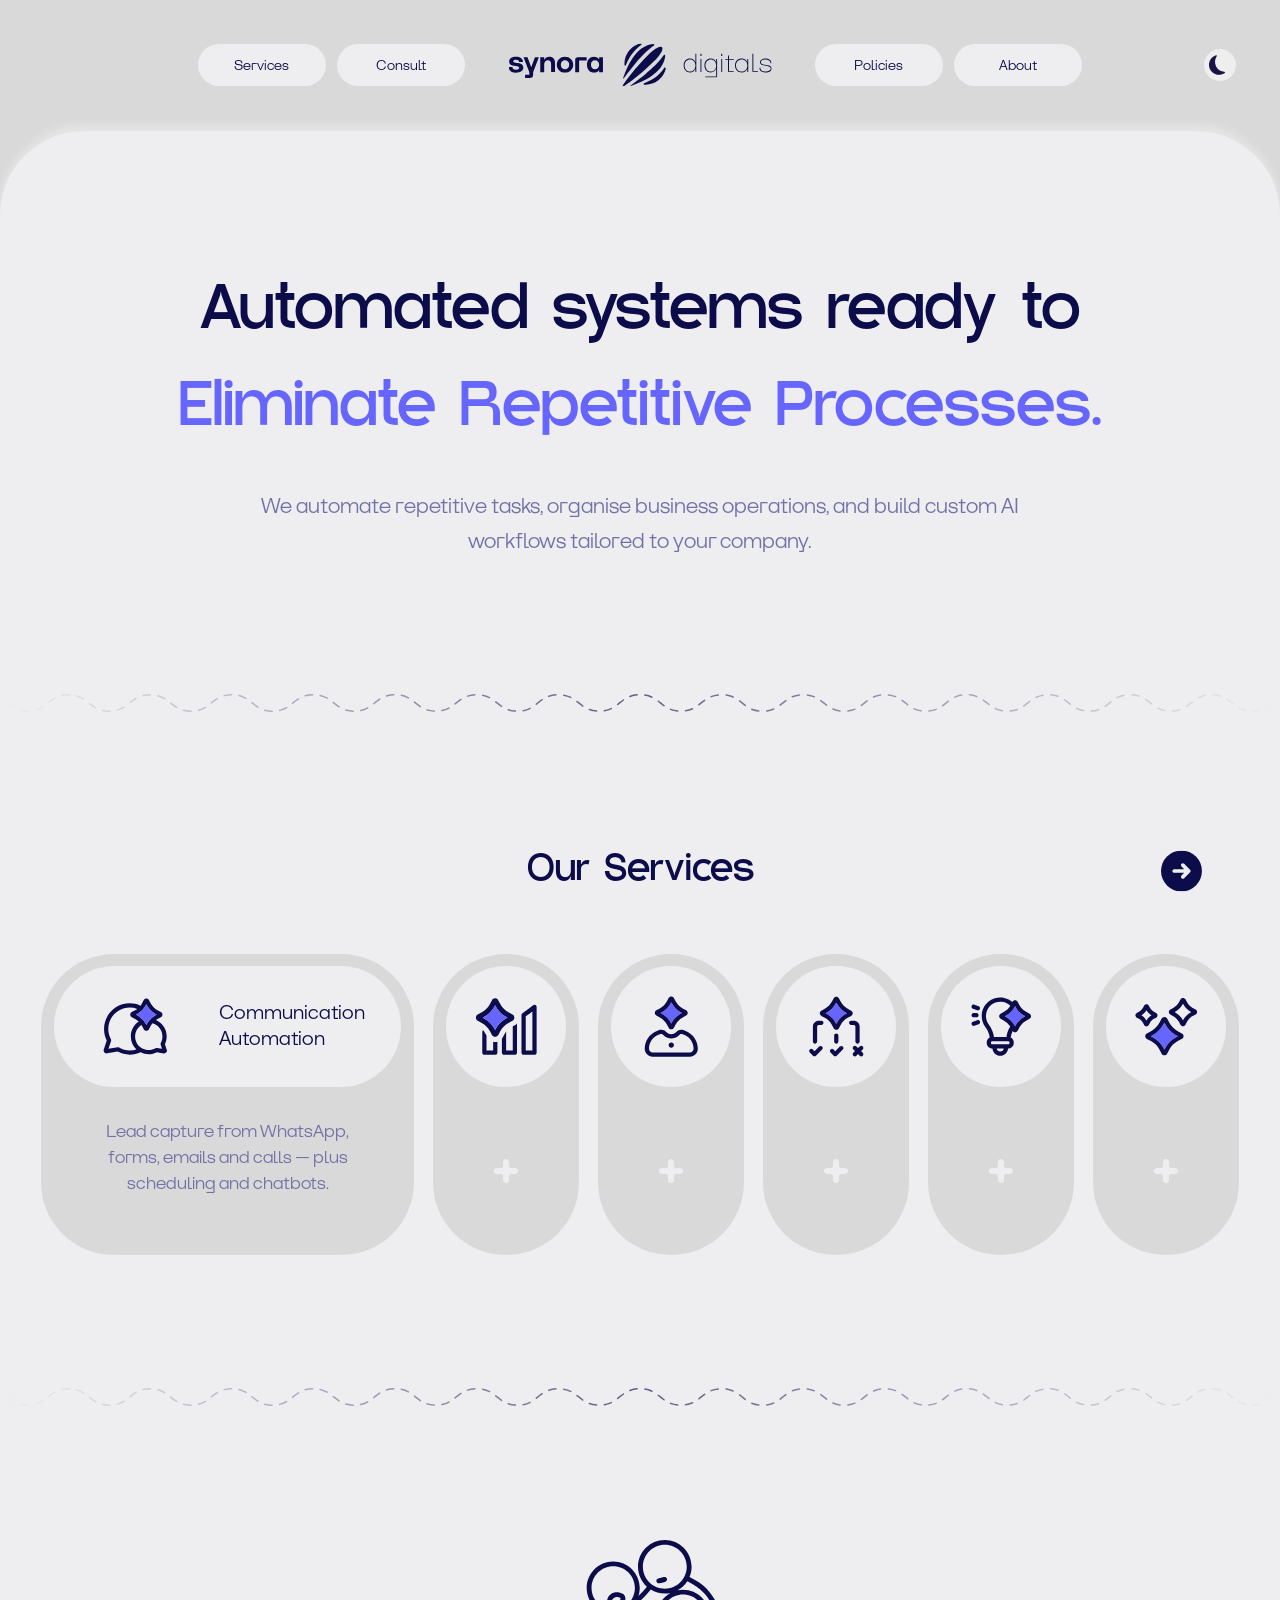
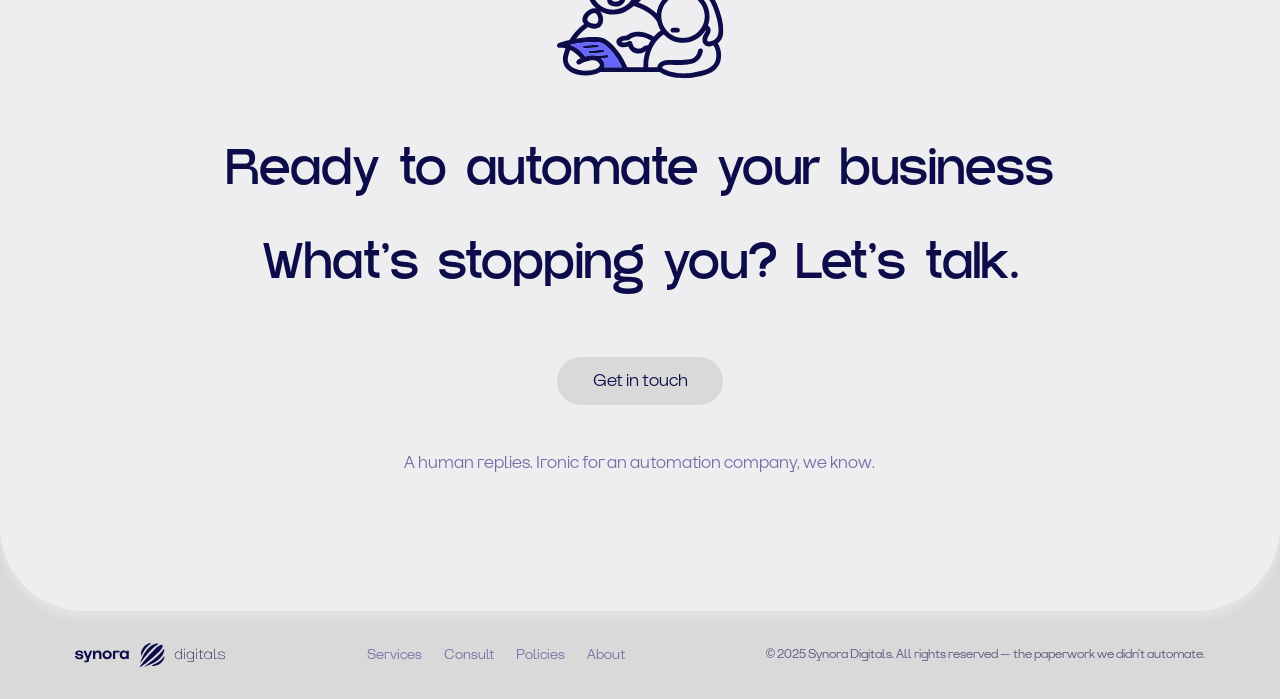
==== index.html @ 2ed7ed2e "Use hyphen instead of em-dash in page titles and social titles Co-Authored-By: Claude Fable 5 <norep" ====
<!DOCTYPE html>
<html lang="en">
<head>
<meta charset="UTF-8">
<meta name="viewport" content="width=device-width, initial-scale=1.0, viewport-fit=cover">
<title>Synora Digitals - AI Automation Company</title>
<meta name="description" content="Synora Digitals builds custom AI automation systems that eliminate repetitive work, answer instantly, and keep your operations running without bottlenecks. Book a free consultation.">
<meta name="robots" content="index, follow">
<meta name="google-site-verification" content="ygjcTlVQc2gtDF-PCOr2YU6NqvxvszoKZoupLwQW_sA">
<!-- placeholder domain — replace every synoradigitals.com URL on this page (and the other 4) once real hosting/domain is finalized -->
<link rel="canonical" href="https://synoradigitals.com/">
<meta name="theme-color" content="#d9d9d9" media="(prefers-color-scheme: light)">
<meta name="theme-color" content="#1e1e47" media="(prefers-color-scheme: dark)">

<meta property="og:type" content="website">
<meta property="og:site_name" content="Synora Digitals">
<meta property="og:title" content="Synora Digitals - AI Automation Company">
<meta property="og:description" content="Synora Digitals builds custom AI automation systems that eliminate repetitive work, answer instantly, and keep your operations running without bottlenecks. Book a free consultation.">
<meta property="og:url" content="https://synoradigitals.com/">
<meta property="og:image" content="https://synoradigitals.com/assets/img/og-image.png">
<meta property="og:image:type" content="image/png">
<meta property="og:image:width" content="1200">
<meta property="og:image:height" content="630">
<meta property="og:image:alt" content="Synora Digitals logo">
<meta property="og:locale" content="en_US">
<meta name="twitter:card" content="summary_large_image">
<meta name="twitter:title" content="Synora Digitals - AI Automation Company">
<meta name="twitter:description" content="Synora Digitals builds custom AI automation systems that eliminate repetitive work, answer instantly, and keep your operations running without bottlenecks. Book a free consultation.">
<meta name="twitter:image" content="https://synoradigitals.com/assets/img/og-image.png">
<meta name="twitter:image:alt" content="Synora Digitals logo">

<link rel="icon" href="assets/img/mini-logo-dark.svg" type="image/svg+xml">
<link rel="icon" type="image/png" sizes="192x192" href="assets/img/icon-192.png">
<link rel="apple-touch-icon" sizes="180x180" href="assets/img/apple-touch-icon.png">
<link rel="manifest" href="site.webmanifest">
<link rel="preload" href="assets/fonts/Quera.otf"        as="font" type="font/otf" crossorigin="anonymous">
<link rel="preload" href="assets/fonts/Arha Regular.otf" as="font" type="font/otf" crossorigin="anonymous">
<link rel="stylesheet" href="shared.css">
<script>if(localStorage.getItem('theme')==='dark')document.documentElement.setAttribute('data-dark','');</script>
<script type="application/ld+json">
{
  "@context": "https://schema.org",
  "@type": "Organization",
  "name": "Synora Digitals",
  "url": "https://synoradigitals.com/",
  "logo": "https://synoradigitals.com/assets/img/logo-light.png",
  "description": "AI automation studio building custom workflow automation for businesses.",
  "foundingDate": "2026"
}
</script>
<script type="application/ld+json">
{
  "@context": "https://schema.org",
  "@type": "ProfessionalService",
  "name": "Synora Digitals",
  "url": "https://synoradigitals.com/",
  "description": "Synora Digitals designs and builds custom AI automation systems — communication, sales, administrative, operations, marketing, and AI-powered workflows — for businesses looking to eliminate repetitive work.",
  "areaServed": "Worldwide",
  "location": [
    { "@type": "Place", "address": { "@type": "PostalAddress", "addressCountry": "PK" } },
    { "@type": "Place", "address": { "@type": "PostalAddress", "addressCountry": "IE" } }
  ]
}
</script>

<style>
/* Symmetric section gap (--gap) is defined in shared.css on .page-card. */

/* Two sizes bigger than anything in the shared type scale (shared.css) —
   this is the one page where the hero and its closing CTA get to be the
   biggest text on the site. Named tokens, not one-off numbers, same as
   everywhere else. */
:root {
  --fs-hero:     max(24px, calc(5.6  * var(--u)));
  --fs-cta-head: max(22px, calc(4.45 * var(--u)));
}
@media (orientation: portrait), (max-width: 700px) {
  :root {
    --fs-hero:     max(23px, calc(10.3 * var(--u)));
    --fs-cta-head: max(19px, calc(6    * var(--u)));
  }
}

/* ── HERO ── (compact per design: heading + sub only, zig-zag below) */
.hero-inner {
  padding: var(--gap) max(40px, calc(5.858 * var(--u)));
  display: flex; flex-direction: column; justify-content: center;
  align-items: center; text-align: left;
}
.hero-head {
  font-size: var(--fs-hero);
  font-weight: 600; line-height: 1.35;
  color: var(--primary); max-width: max(880px, calc(84 * var(--u)));
  text-align: center;
}
.typed-phrase { color: var(--phrase) }
.typed-line   { display: block; min-height: 1.35em; } /* phrases fit 1 line on web */
.break-tablet { display: none; }

/* Dust animation characters */
.dc {
  display: inline;
  --dust-blur: 14px;
  animation-fill-mode: both;
  animation-timing-function: ease-in-out;
  will-change: opacity, transform;
}
@keyframes dust-in {
  from { opacity: 0; filter: blur(var(--dust-blur)); transform: translateX(10px); }
  to   { opacity: 1; filter: blur(0);    transform: translateX(0); }
}
@keyframes dust-out {
  from { opacity: 1; filter: blur(0);    transform: translateX(0); }
  to   { opacity: 0; filter: blur(var(--dust-blur)); transform: translateX(-10px); }
}

.hero-sub {
  max-width: max(520px, calc(62.8 * var(--u))); font-size: var(--fs-lead); color: var(--muted);
  line-height: 1.75; margin-top: max(14px, calc(2.4 * var(--u)));
  text-align: center;
}

/* ── SECTION HEAD (centered title + arrow button right) ── */
.svc-sec { padding: var(--gap) 0 }
.sec-head { position: relative; text-align: center }
.sec-title {
  font-size: var(--fs-h1);
  font-weight: 600; color: var(--primary); line-height: 1.2;
}
.sec-arrow {
  position: absolute; right: calc(6.1 * var(--u)); top: 50%;
  transform: translateY(-50%);
  width: calc(3.2 * var(--u)); height: calc(3.2 * var(--u));
  min-width: 28px; min-height: 28px;
  color: var(--primary); display: block;
  transition: transform .2s;
}
.sec-arrow:hover { transform: translateY(-50%) translateX(2px) }
.sec-arrow svg { width: 100%; height: 100%; display: block }

/* ── SERVICE CARDS (1 expanded + 5 collapsed, accordion) ──
   --su floors the card scale so text floors can't overflow the fixed
   proportions on small phones — below ~365px viewports the cards stop
   shrinking and the row simply scrolls further instead. */
.svc-sec { --su: max(var(--u), 3.65px) }
.svc-row {
  display: flex; gap: calc(1.52 * var(--su));
  padding: 0 calc(3.2 * var(--u));
  margin-top: calc(4.5 * var(--u));
  justify-content: center;
  overflow-x: auto;
  scrollbar-width: none;
  -webkit-overflow-scrolling: touch;
}
.svc-row::-webkit-scrollbar { display: none }
.svc-card {
  position: relative; flex: 0 0 auto;
  width: calc(11.37 * var(--su)); height: calc(23.5 * var(--su));
  background: var(--header-bg);
  border-radius: calc(5.68 * var(--su));
  padding: calc(.97 * var(--su));
  cursor: pointer; overflow: hidden;
  touch-action: manipulation;
  -webkit-user-select: none; user-select: none;
  transition: width .5s cubic-bezier(.4,0,.2,1), background .3s;
}
.svc-card.open { width: calc(29.1 * var(--su)); cursor: default }
.svc-capsule {
  height: calc(9.43 * var(--su)); width: calc(9.43 * var(--su));
  border-radius: 999px; background: var(--main-bg);
  display: flex; align-items: center;
  padding-left: calc(2.12 * var(--su));
  gap: calc(3.9 * var(--su));
  transition: width .5s cubic-bezier(.4,0,.2,1), padding-left .5s cubic-bezier(.4,0,.2,1), background .3s;
}
.svc-card.open .svc-capsule { width: 100%; padding-left: calc(3.8 * var(--su)) }
.svc-ico { flex-shrink: 0; width: calc(5.2 * var(--su)); color: var(--primary) }
.svc-ico svg { width: 100%; height: auto; display: block }
.svc-name {
  font-size: max(13px, calc(1.5 * var(--su)));
  line-height: 1.35; color: var(--primary);
  white-space: nowrap; text-align: left;
  opacity: 0; transition: opacity .25s;
}
.svc-card.open .svc-name { opacity: 1; transition-delay: .2s }
.svc-desc {
  position: absolute;
  left: calc(3.05 * var(--su)); top: calc(12.9 * var(--su));
  width: calc(23 * var(--su));
  font-size: max(12px, calc(1.35 * var(--su)));
  line-height: 1.5; color: var(--muted); text-align: center;
  opacity: 0; transition: opacity .25s;
}
.svc-card.open .svc-desc { opacity: 1; transition-delay: .2s }
.svc-plus {
  /* plus glyph fills ~58% of its 22-unit viewBox — width compensated */
  position: absolute; left: 50%; top: calc(16.95 * var(--su));
  width: calc(3.31 * var(--su)); min-width: 22px;
  transform: translate(-50%, -50%);
  opacity: 1; transition: opacity .2s, background .3s;
  border-radius: 50%; isolation: isolate;
  --sweep-w: 12px; /* doubled, paired with the doubled blur below */
}
.svc-plus svg { width: 100%; height: auto; display: block; position: relative; z-index: 2; }
.svc-card.open .svc-plus { opacity: 0 }
/* same hover-glow treatment as shared.css's button sweep (bg->accent,
   glyph->#eeeef0, dynamically-sized sheen) — hovering anywhere on the
   collapsed card lights up its plus indicator, not just the tiny icon
   itself. The glyph's fill is set via var(--main-bg) on the <path> inside a
   <use>-referenced <symbol>; a "svg path" selector can't reach through that
   shadow boundary, but custom-property inheritance does, so overriding
   --main-bg locally re-colors it correctly. */
.svc-plus::before {
  content: ""; position: absolute; inset: 0; z-index: 1;
  border-radius: inherit;
  /* --sweep-gradient/--sweep-w/--sweep-opacity are shared tokens defined
     once in shared.css's :root — same gradient every hover/filled glow on
     the site reuses, at the shared default opacity (no local override
     needed, so a global brightness change there applies here too). Same
     fix as shared.css's button sweep: single non-tiled band that
     starts/ends off-screen, so the loop restart is invisible. */
  background: var(--sweep-gradient);
  background-size: 300% 100%; background-repeat: no-repeat; background-position-x: 150%;
  filter: blur(6px); mix-blend-mode: overlay; /* doubled from 3px, see shared.css's matching fix */
  opacity: 0; pointer-events: none;
}
.svc-card:hover .svc-plus, .svc-card:focus-visible .svc-plus,
.svc-plus:hover, .svc-plus:focus-visible {
  background: var(--phrase);
  --main-bg: #eeeef0;
}
.svc-card:hover .svc-plus::before, .svc-card:focus-visible .svc-plus::before,
.svc-plus:hover::before, .svc-plus:focus-visible::before {
  opacity: 1;
  animation: btn-sheen 1.8s linear infinite;
}

/* ── CTA ── */
.cta-sec {
  padding: var(--gap) max(24px, calc(5 * var(--u)));
  text-align: center;
}
.cta-ico { color: var(--primary); display: inline-block; width: calc(13 * var(--u)); min-width: 72px }
.cta-ico svg { width: 100%; height: auto; display: block }
.cta-head {
  font-size: var(--fs-cta-head);
  font-weight: 600; line-height: 1.65; color: var(--primary);
  margin-top: calc(3 * var(--u));
}
.cta-btn {
  display: inline-flex; align-items: center;
  margin-top: calc(3.4 * var(--u));
  background: var(--header-bg); color: var(--primary);
  border-radius: 999px; text-decoration: none;
  padding: max(8px, calc(.84 * var(--u))) max(20px, calc(2.8 * var(--u)));
  font-size: var(--fs-ui);
  font-family: 'Arha', sans-serif;
  transition: transform .15s, background .3s;
}
.cta-btn:hover { transform: translateY(-1px) }

@media (orientation: portrait), (max-width: 700px) {
  /* Mobile sizes upscaled ~1.35× from the design artboard for comfortable
     reading and touch (design values were authored small); proportions kept. */
  .break-tablet { display: inline; }
  .hero-inner { padding: var(--gap) max(18px, calc(7 * var(--u))) }
  .typed-line { min-height: 2.7em } /* phrases wrap to 2 lines on mobile */
  .hero-sub   { margin-top: max(12px, calc(5.5 * var(--u))); max-width: calc(84 * var(--u)) }

  .svc-sec { padding: var(--gap) 0 }
  .sec-arrow { right: calc(5.3 * var(--u)); width: calc(5 * var(--u)); height: calc(5 * var(--u)); min-width: 24px; min-height: 24px }
  .svc-row { margin-top: calc(5.5 * var(--u)); gap: calc(4.3 * var(--su)); padding: 0 calc(3.3 * var(--u)); justify-content: flex-start }
  .svc-card { width: calc(31.6 * var(--su)); height: calc(57.3 * var(--su)); border-radius: calc(15.8 * var(--su)); padding: calc(2.7 * var(--su)) }
  .svc-card.open { width: calc(80.9 * var(--su)) }
  .svc-capsule { height: calc(26.2 * var(--su)); width: calc(26.2 * var(--su)); padding-left: calc(6.55 * var(--su)); gap: calc(10.6 * var(--su)) }
  .svc-card.open .svc-capsule { padding-left: calc(10.6 * var(--su)) }
  .svc-ico { width: calc(13.1 * var(--su)) }
  .svc-name { font-size: max(14px, calc(4.3 * var(--su))) }
  .svc-desc { left: calc(10.75 * var(--su)); top: calc(32.5 * var(--su)); width: calc(59.4 * var(--su)); font-size: max(13px, calc(3.9 * var(--su))) }
  .svc-plus { top: calc(40.5 * var(--su)); width: calc(7.6 * var(--su)) }

  /* narrow inline padding so the CTA heading gets full width -> 2 lines, not 3 */
  .cta-sec { padding: var(--gap) max(12px, calc(3 * var(--u))) }
  .cta-ico { width: calc(23 * var(--u)); min-width: 76px }
  /* bigger heading than the no-wrap ceiling allows -> drop the hard break
     and let it balance naturally over ~3 lines */
  .cta-head { margin-top: calc(4.2 * var(--u)); text-wrap: balance }
  .cta-head br { display: none }
  .cta-btn { margin-top: calc(4 * var(--u)); padding: max(8px, calc(.98 * var(--u))) max(20px, calc(4.2 * var(--u))); min-height: 32px }

  /* Lighter blur = far less compositing cost per character on phone GPUs.
     Same slide/fade animation, just cheaper to paint 30+ times at once. */
  .dc { --dust-blur: 5px; }
}

/* ── ACCENT (#6666ff) ANIMATIONS ──
   Registered so the color interpolates smoothly instead of snapping. */
@property --phrase {
  syntax: '<color>';
  inherits: true;
  initial-value: #6666ff;
}
@keyframes ico-pop {
  0%   { transform: scale(1) }
  40%  { transform: scale(1.09) }
  100% { transform: scale(1) }
}
/* Pop replays on every click (CTA-style, restarted via reflow trick) */
.svc-ico.pop-now { animation: ico-pop .4s ease }
/* Same pair as the CTA icon: beam sweep through the accent shape on every click */
.svc-beam { opacity: 0 }
.svc-ico.pop-now .svc-beam { animation: svc-beam .4s linear }
@keyframes svc-beam {
  0%   { opacity: 0; transform: translateX(0) }
  15%  { opacity: 1 }
  85%  { opacity: 1 }
  100% { opacity: 0; transform: translateX(80px) }
}

/* Get in touch: accent breathes with the same shine curve; click gives a small pop */
.cta-ico {
  position: relative; cursor: pointer;
  /* no double-tap zoom / text selection on frequent clicking */
  touch-action: manipulation;
  -webkit-user-select: none; user-select: none;
}
.cta-ico svg { overflow: visible; will-change: transform }
.cta-ico.ping-now svg { animation: ico-pop .4s ease }
/* Light beam sweeps through the accent shape on click (clipped to it) */
.git-beam { opacity: 0 }
.cta-ico.ping-now .git-beam { animation: git-beam .4s linear }
@keyframes git-beam {
  0%   { opacity: 0; transform: translateX(0) }
  15%  { opacity: 1 }
  85%  { opacity: 1 }
  100% { opacity: 0; transform: translateX(32px) }
}

@media (prefers-reduced-motion: reduce) {
  .svc-card, .svc-capsule, .svc-name, .svc-desc, .svc-plus { transition-duration: 1ms !important; transition-delay: 0ms !important }
  .svc-ico, .svc-ico svg, .cta-ico svg, .git-beam, .svc-beam { animation: none !important }
  .svc-plus::before { animation: none !important }
}

/* Button is visually compact; keep the effective touch target ≥44px */
@media (pointer: coarse) {
  .cta-btn { position: relative }
  .cta-btn::after { content: ""; position: absolute; inset: -8px }
}
</style>
</head>
<body>

<!-- ═══ NAV ═══ -->
<nav>
  <div class="nav-left">
    <a href="/services"   class="nav-pill">Services</a>
    <a href="/consult"    class="nav-pill">Consult</a>
  </div>

  <button class="ham-btn" onclick="openMenu()" aria-label="Menu">
    <img class="ham-icon" src="assets/img/menu-icon-light.svg" alt="">
  </button>

  <a href="/" class="logo">
    <img class="logo-img" src="assets/img/logo-light.svg" alt="Synora Digitals">
  </a>

  <div class="nav-right">
    <a href="/policies" class="nav-pill">Policies</a>
    <a href="/about"     class="nav-pill">About</a>
    <button class="dark-btn" id="darkBtn" onclick="toggleDark()" aria-label="Toggle dark mode"><img class="theme-icon" src="assets/img/moon-icon.svg" alt=""></button>
  </div>
</nav>

<!-- ═══ MOBILE MENU ═══ -->
<div class="mmask" id="mmask" onclick="maskClick(event)">
  <div class="mmcard">
    <button class="mmclose" onclick="closeMenu()" aria-label="Close menu"><img class="cross-icon" src="assets/img/menu-cross-light.svg" alt=""></button>
    <nav class="mmlinks">
      <a href="/services"   onclick="closeMenu()">Services</a>
      <a href="/consult"    onclick="closeMenu()">Consult</a>
      <a href="/policies"   onclick="closeMenu()">Policies</a>
      <a href="/about"      onclick="closeMenu()">About</a>
    </nav>
  </div>
</div>

<!-- Inline icon symbols (tokenized fills: currentColor / var(--phrase) / var(--main-bg)) -->
<svg xmlns="http://www.w3.org/2000/svg" width="0" height="0" style="position:absolute;overflow:hidden" aria-hidden="true">
<defs>
<!-- Click shine: a light beam rect, clipped to the accent (arm) shape, moved
     by a CSS transform - reliable on iOS where SMIL gradient animation is not -->
<clipPath id="gitClip"><path d="M13.9,37.34h5.18c-1.57-3.25-3.44-5.59-5.58-6.98c-0.35-0.22-0.76-0.36-1.19-0.38 c-3.25-0.2-6.31,0.29-8.43,0.79c1.39,0.52,3.03,1.52,4.45,3.45c1.01-0.31,2.19-0.51,3.24-0.25l3.12-0.2 c0.23-0.01,0.42,0.16,0.43,0.38c0.01,0.22-0.15,0.42-0.38,0.43l-1.8,0.11c0.47,0.41,1.16,1.19,1.07,2.2 C13.98,37.06,13.94,37.2,13.9,37.34z M8.05,31.78c-0.01,0-0.01,0-0.02,0c-0.21,0-0.39-0.17-0.41-0.38 C7.61,31.17,7.78,30.98,8,30.97l3.86-0.24c0.23-0.01,0.42,0.15,0.43,0.38c0.01,0.22-0.16,0.42-0.38,0.43L8.05,31.78z M13.53,33.06 L9.67,33.3H9.65c-0.21,0-0.39-0.16-0.41-0.38c-0.01-0.22,0.15-0.42,0.38-0.43l3.86-0.24c0.23-0.01,0.42,0.15,0.43,0.38 C13.92,32.85,13.75,33.04,13.53,33.06z"/></clipPath>
<linearGradient id="gitBeamGrad" x1="0" y1="0" x2="1" y2="0">
<stop offset="0" stop-color="#d9d9ff" stop-opacity="0"/>
<stop offset=".5" stop-color="#d9d9ff"/>
<stop offset="1" stop-color="#d9d9ff" stop-opacity="0"/>
</linearGradient>
<clipPath id="clip-communication"><path d="M42.62,15.27l-0.98,0.53c-0.79,0.43-1.54,0.93-2.25,1.49c-1.54,1.17-2.85,2.65-3.87,4.33 c-0.17,0.25-0.31,0.51-0.46,0.78l-0.53,0.98L34,22.4c-0.08-0.15-0.17-0.3-0.26-0.45c-0.58-1.03-1.29-1.97-2.1-2.83 C30.44,17.8,29,16.68,27.4,15.8l-0.99-0.53l0.99-0.53c1.19-0.65,2.27-1.42,3.24-2.32c0.84-0.74,1.59-1.59,2.23-2.5 c0.41-0.56,0.79-1.16,1.12-1.77l0.53-0.99l0.53,0.99c1.51,2.8,3.79,5.06,6.59,6.59L42.62,15.27z"/></clipPath>
<clipPath id="clip-sales"><path d="M26.85,17.59l-1.15,0.62c-3.34,1.82-6.04,4.53-7.88,7.9l-0.61,1.12l-0.61-1.12 c-1.83-3.37-4.53-6.07-7.9-7.9l-1.12-0.62l1.12-0.61c3.37-1.82,6.08-4.52,7.9-7.88l0.61-1.13l0.61,1.13 c1.82,3.36,4.53,6.07,7.88,7.88L26.85,17.59z"/></clipPath>
<clipPath id="clip-administrative"><path d="M34.3,13.97l-1.08,0.58c-2.85,1.54-5.18,3.87-6.73,6.73l-0.58,1.08l-0.58-1.06 c-1.56-2.86-3.89-5.2-6.75-6.75l-1.08-0.58l1.08-0.6c2.88-1.56,5.21-3.87,6.75-6.72l0.58-1.08l0.58,1.08 c1.56,2.86,3.87,5.18,6.73,6.73L34.3,13.97z"/></clipPath>
<clipPath id="clip-operations"><path d="M34.34,14.23l-1.09,0.58c-2.85,1.56-5.18,3.89-6.73,6.77l-0.6,1.08l-0.6-1.08 c-1.54-2.88-3.89-5.21-6.75-6.77l-1.09-0.58l1.09-0.6c2.88-1.56,5.21-3.89,6.75-6.73l0.6-1.09l0.6,1.09 c1.54,2.86,3.87,5.18,6.73,6.73L34.34,14.23z"/></clipPath>
<clipPath id="clip-marketing"><path d="M44.65,16.57l-0.94,0.51c-2.76,1.49-5.01,3.74-6.52,6.54l-0.51,0.94l-0.51-0.94 c-1.51-2.78-3.76-5.03-6.54-6.54l-0.94-0.51l0.94-0.51c2.78-1.51,5.05-3.77,6.54-6.52l0.51-0.94l0.51,0.94 c1.49,2.76,3.76,5.01,6.52,6.52L44.65,16.57z"/></clipPath>
<clipPath id="clip-ai"><path d="M35.1,32.05l-1.8,0.96c-3.34,1.82-6.06,4.53-7.88,7.88l-0.96,1.8l-0.98-1.8c-1.8-3.33-4.53-6.06-7.91-7.88 l-1.79-0.96l1.79-0.98c3.36-1.82,6.09-4.55,7.91-7.91l0.98-1.79l0.96,1.79c1.84,3.38,4.55,6.11,7.89,7.91L35.1,32.05z"/></clipPath>
</defs>
<symbol id="i-communication" viewBox="0 0 51.83 49.24"><g> <path fill="currentColor" d="M50.48,42.75l-1.47-4.48c0.89-1.87,1.36-3.94,1.36-6.04c0-5.71-3.44-10.62-8.36-12.76 c0.38-0.28,0.79-0.53,1.21-0.76l2.63-1.42c0.73-0.38,1.19-1.14,1.21-1.97c0.02-0.84-0.43-1.62-1.21-2.07l-2.63-1.42 c-2.23-1.21-4.04-3.03-5.24-5.24L36.53,3.9c-0.43-0.73-1.24-1.17-2.05-1.16c-0.84,0.02-1.59,0.48-1.97,1.19l-1.42,2.65 c-0.33,0.61-0.71,1.17-1.12,1.72c-2.55-1.19-5.36-1.85-8.36-1.85c-11.04,0-20.02,8.98-20.02,20.02c0,3.11,0.73,6.19,2.1,8.95 l-2.32,7.03c-0.28,0.81-0.08,1.72,0.51,2.35c0.56,0.6,1.39,0.84,2.17,0.66l8.09-1.36c2.86,1.56,6.12,2.38,9.46,2.38 c3.01,0,5.86-0.66,8.42-1.87c1.92,0.99,4.09,1.56,6.39,1.56c2.27,0,4.47-0.55,6.42-1.57l5.23,0.88c0.7,0.15,1.44-0.07,1.95-0.6 C50.54,44.31,50.73,43.5,50.48,42.75z M30.64,12.42c0.84-0.74,1.59-1.59,2.23-2.5c0.41-0.56,0.79-1.16,1.12-1.77l0.53-0.99 l0.53,0.99c1.51,2.8,3.79,5.06,6.59,6.59l0.98,0.53l-0.98,0.53c-0.79,0.43-1.54,0.93-2.25,1.49c-1.54,1.17-2.85,2.65-3.87,4.33 c-0.17,0.25-0.31,0.51-0.46,0.78l-0.53,0.98L34,22.4c-0.08-0.15-0.17-0.3-0.26-0.45c-0.58-1.03-1.29-1.97-2.1-2.83 C30.44,17.8,29,16.68,27.4,15.8l-0.99-0.53l0.99-0.53C28.59,14.1,29.66,13.32,30.64,12.42z M21.61,43.18 c-2.96,0-5.84-0.78-8.31-2.23c-0.26-0.15-0.55-0.23-0.84-0.23c-0.1,0-0.18,0.02-0.28,0.03l-7.16,1.21l2.04-6.16 c0.15-0.43,0.1-0.91-0.12-1.31c-1.32-2.45-2.04-5.23-2.04-8.02c0-9.22,7.5-16.71,16.71-16.71c2.04,0,3.99,0.36,5.79,1.06 c-0.5,0.36-1.03,0.71-1.59,1.01l-2.65,1.44c-0.73,0.43-1.17,1.21-1.16,2.05c0.02,0.84,0.48,1.59,1.19,1.97l2.63,1.42 c1.01,0.55,1.94,1.21,2.75,2c-3.69,2.5-6.11,6.73-6.11,11.52c0,3.99,1.67,7.58,4.35,10.13C25.18,42.89,23.43,43.18,21.61,43.18z M45.65,38.65l1.08,3.26l-3.9-0.66c-0.38-0.07-0.78,0.02-1.12,0.22c-1.56,0.93-3.39,1.41-5.28,1.41c-0.98,0-1.92-0.13-2.81-0.4 c-1.26-0.33-2.42-0.89-3.44-1.65c-2.66-1.92-4.38-5.05-4.38-8.59c0-3.76,1.95-7.05,4.9-8.95c0.15,0.23,0.28,0.46,0.41,0.69 l1.41,2.61c0.4,0.73,1.14,1.19,1.99,1.21c0.02,0,0.02,0,0.03,0c0.83,0,1.6-0.45,2.04-1.19l1.42-2.63c0.38-0.69,0.81-1.36,1.32-1.97 c0.7,0.18,1.36,0.45,1.99,0.78c3.42,1.77,5.77,5.34,5.77,9.45c0,1.79-0.45,3.56-1.29,5.11C45.55,37.74,45.5,38.22,45.65,38.65z"/> <path fill="var(--phrase)" d="M42.62,15.27l-0.98,0.53c-0.79,0.43-1.54,0.93-2.25,1.49c-1.54,1.17-2.85,2.65-3.87,4.33 c-0.17,0.25-0.31,0.51-0.46,0.78l-0.53,0.98L34,22.4c-0.08-0.15-0.17-0.3-0.26-0.45c-0.58-1.03-1.29-1.97-2.1-2.83 C30.44,17.8,29,16.68,27.4,15.8l-0.99-0.53l0.99-0.53c1.19-0.65,2.27-1.42,3.24-2.32c0.84-0.74,1.59-1.59,2.23-2.5 c0.41-0.56,0.79-1.16,1.12-1.77l0.53-0.99l0.53,0.99c1.51,2.8,3.79,5.06,6.59,6.59L42.62,15.27z"/> </g></symbol>
<symbol id="i-sales" viewBox="0 0 51.83 49.24"><g> <path fill="currentColor" d="M30.75,15.16l-3.14-1.69c-2.64-1.44-4.83-3.61-6.26-6.26L19.64,4c-0.51-0.86-1.5-1.39-2.47-1.39 c-1,0.03-1.92,0.59-2.39,1.46L13.1,7.21c-1.4,2.63-3.6,4.81-6.27,6.26l-3.16,1.71c-0.89,0.51-1.4,1.46-1.4,2.47 c0.01,1,0.57,1.92,1.43,2.39l3.13,1.69c2.64,1.42,4.83,3.63,6.27,6.27l1.69,3.09c0.47,0.9,1.39,1.46,2.39,1.46h0.05 c0.97,0,1.9-0.51,2.44-1.43L21.35,28c1.43-2.68,3.63-4.87,6.26-6.27l3.14-1.69c0.86-0.49,1.43-1.39,1.43-2.39 C32.19,16.64,31.68,15.7,30.75,15.16z M25.71,18.21c-3.34,1.82-6.04,4.53-7.88,7.9l-0.61,1.12l-0.61-1.12 c-1.83-3.37-4.53-6.07-7.9-7.9l-1.12-0.62l1.12-0.61c3.37-1.82,6.08-4.52,7.9-7.88l0.61-1.13l0.61,1.13 c1.82,3.36,4.53,6.07,7.88,7.88l1.15,0.61L25.71,18.21z M48.61,7.81c-0.58-0.26-1.28-0.16-1.77,0.26c-2.6,2.2-5.39,4.28-8.31,6.16 c-0.49,0.3-0.77,0.84-0.77,1.39v29.36c0,0.9,0.74,1.65,1.66,1.65h8.48c0.92,0,1.66-0.74,1.66-1.65V9.32 C49.56,8.67,49.19,8.09,48.61,7.81z M46.26,43.32h-5.18V16.51c1.77-1.17,3.51-2.43,5.18-3.72V43.32z M32.64,23.53l-1.67,0.9v18.88 H25.8V28.43c-0.34,0.46-0.66,0.96-0.94,1.47l-0.7,1.29l-1,1.82l-0.03,0.07l-0.05,0.05c-0.19,0.3-0.36,0.61-0.58,0.86v10.98 c0,0.9,0.73,1.65,1.66,1.65h8.47c0.92,0,1.65-0.74,1.65-1.65V22.25C33.81,22.75,33.27,23.18,32.64,23.53z M17.34,36.53 c-0.04,0.01-0.08,0.01-0.12,0.01h-0.13c-0.49-0.01-0.94-0.08-1.39-0.2v6.97h-5.18V31.6l-0.94-1.7c-0.2-0.38-0.42-0.74-0.66-1.09 c-0.32-0.46-0.66-0.9-1.05-1.31c-0.39,0.3-0.66,0.8-0.66,1.32v16.16c0,0.9,0.76,1.65,1.66,1.65h8.48c0.92,0,1.66-0.74,1.66-1.65 v-8.66C18.48,36.45,17.92,36.53,17.34,36.53z"/> <path fill="var(--phrase)" d="M26.85,17.59l-1.15,0.62c-3.34,1.82-6.04,4.53-7.88,7.9l-0.61,1.12l-0.61-1.12 c-1.83-3.37-4.53-6.07-7.9-7.9l-1.12-0.62l1.12-0.61c3.37-1.82,6.08-4.52,7.9-7.88l0.61-1.13l0.61,1.13 c1.82,3.36,4.53,6.07,7.88,7.88L26.85,17.59z"/> </g></symbol>
<symbol id="i-administrative" viewBox="0 0 51.83 49.24"><g> <path fill="var(--phrase)" d="M34.3,13.97l-1.08,0.58c-2.85,1.54-5.18,3.87-6.73,6.73l-0.58,1.08l-0.58-1.06 c-1.56-2.86-3.89-5.2-6.75-6.75l-1.08-0.58l1.08-0.6c2.88-1.56,5.21-3.87,6.75-6.72l0.58-1.08l0.58,1.08 c1.56,2.86,3.87,5.18,6.73,6.73L34.3,13.97z"/> <path fill="currentColor" d="M37.5,11.94l-2.7-1.46c-2.28-1.24-4.15-3.11-5.39-5.39l-1.47-2.75c-0.43-0.73-1.19-1.16-2.02-1.16h-0.05 c-0.84,0.02-1.6,0.48-1.99,1.19l-1.46,2.71c-1.22,2.27-3.11,4.14-5.41,5.39l-2.73,1.47c-0.73,0.43-1.17,1.22-1.16,2.07 c0.02,0.84,0.48,1.6,1.21,1.97l2.68,1.47c2.3,1.24,4.17,3.11,5.41,5.41l1.46,2.66c0.38,0.74,1.14,1.21,1.99,1.22h0.05 c0.83,0,1.59-0.45,2.04-1.21l1.46-2.68c1.26-2.32,3.11-4.19,5.39-5.41l2.7-1.46c0.73-0.4,1.19-1.14,1.21-1.99 C38.72,13.18,38.28,12.38,37.5,11.94z M33.23,14.55c-2.85,1.54-5.18,3.87-6.73,6.73l-0.58,1.08l-0.58-1.06 c-1.56-2.86-3.89-5.2-6.75-6.75l-1.08-0.58l1.08-0.6c2.88-1.56,5.21-3.87,6.75-6.72l0.58-1.08l0.58,1.08 c1.56,2.86,3.87,5.18,6.73,6.73l1.08,0.58L33.23,14.55z M37.1,27.97l-1.7-0.66c-1.37-0.55-2.95-0.41-4.22,0.36 c-0.08,0.05-0.15,0.1-0.21,0.17l-1.59,1.37c-1.97,1.72-4.95,1.72-6.92,0l-1.59-1.37c-0.07-0.07-0.13-0.12-0.21-0.17 c-1.27-0.78-2.85-0.91-4.22-0.36l-1.7,0.66c-5.77,2.25-9.5,7.71-9.5,13.92c0,3.41,2.76,6.17,6.17,6.17h29.02 c3.41,0,6.17-2.76,6.17-6.17C46.6,35.68,42.87,30.22,37.1,27.97z M40.43,44.75H11.4c-1.57,0-2.86-1.29-2.86-2.86 c0-4.83,2.9-9.08,7.4-10.84l1.7-0.66c0.17-0.07,0.35-0.1,0.53-0.1c0.23,0,0.45,0.05,0.66,0.15l1.46,1.27c3.21,2.8,8.04,2.8,11.25,0 L33,30.43c0.38-0.18,0.81-0.2,1.19-0.05l1.7,0.66c4.5,1.75,7.4,6.01,7.4,10.84C43.29,43.46,42,44.75,40.43,44.75z M27.98,39.01 c0,1.14-0.93,2.07-2.07,2.07s-2.07-0.93-2.07-2.07c0-1.14,0.93-2.07,2.07-2.07S27.98,37.86,27.98,39.01z"/> </g></symbol>
<symbol id="i-operations" viewBox="0 0 51.83 49.24"><g> <path fill="var(--phrase)" d="M34.34,14.23l-1.09,0.58c-2.85,1.56-5.18,3.89-6.73,6.77l-0.6,1.08l-0.6-1.08 c-1.54-2.88-3.89-5.21-6.75-6.77l-1.09-0.58l1.09-0.6c2.88-1.56,5.21-3.89,6.75-6.73l0.6-1.09l0.6,1.09 c1.54,2.86,3.87,5.18,6.73,6.73L34.34,14.23z"/> <path fill="currentColor" d="M44.12,24.57v11.66c0,0.91-0.74,1.65-1.65,1.65c-0.91,0-1.65-0.74-1.65-1.65V24.57 c0-0.68-0.56-1.24-1.26-1.24H37.5c-0.91,0-1.65-0.74-1.65-1.65c0-0.93,0.74-1.65,1.65-1.65h2.05 C42.06,20.02,44.12,22.06,44.12,24.57z M14.33,20.02h-2.05c-2.51,0-4.57,2.04-4.57,4.55v11.66c0,0.91,0.74,1.65,1.65,1.65 s1.65-0.74,1.65-1.65V24.57c0-0.68,0.56-1.24,1.26-1.24h2.05c0.91,0,1.65-0.74,1.65-1.65C15.99,20.75,15.24,20.02,14.33,20.02z M38.74,14.28c-0.02,0.84-0.48,1.59-1.21,1.99l-2.71,1.46c-2.28,1.24-4.15,3.11-5.39,5.43l-1.47,2.7 c-0.45,0.76-1.21,1.21-2.05,1.21h-0.05c-0.83-0.02-1.59-0.5-1.97-1.22l-1.46-2.68c-1.26-2.3-3.13-4.17-5.43-5.43l-2.7-1.47 c-0.73-0.36-1.19-1.13-1.21-1.97c-0.02-0.84,0.43-1.64,1.16-2.07l2.73-1.49c2.32-1.26,4.2-3.11,5.43-5.39l1.47-2.71 c0.38-0.73,1.14-1.19,1.97-1.21c0.86-0.05,1.65,0.41,2.07,1.16l1.51,2.76c1.22,2.28,3.09,4.15,5.39,5.39l2.71,1.47 C38.31,12.64,38.75,13.44,38.74,14.28z M34.34,14.23l-1.09-0.6c-2.86-1.56-5.2-3.87-6.73-6.73l-0.6-1.09l-0.6,1.09 c-1.54,2.85-3.87,5.18-6.75,6.73l-1.09,0.6l1.09,0.58c2.86,1.56,5.21,3.89,6.75,6.77l0.6,1.08l0.6-1.08 c1.56-2.88,3.89-5.21,6.73-6.77L34.34,14.23z M25.92,29.95c-0.91,0-1.65,0.73-1.65,1.65v4.63c0,0.91,0.74,1.65,1.65,1.65 c0.91,0,1.65-0.74,1.65-1.65V31.6C27.57,30.68,26.83,29.95,25.92,29.95z M31.01,40.14c-0.65-0.65-1.69-0.65-2.33,0l-3.59,3.59 l-1.31-1.31c-0.65-0.65-1.7-0.65-2.35,0c-0.65,0.65-0.65,1.69,0,2.33l2.48,2.48c0.33,0.33,0.74,0.5,1.17,0.5s0.84-0.17,1.17-0.5 l4.75-4.75C31.66,41.84,31.66,40.8,31.01,40.14z M14.88,40.14c-0.65-0.65-1.69-0.65-2.33,0l-3.59,3.59l-1.31-1.31 c-0.65-0.65-1.7-0.65-2.35,0c-0.65,0.65-0.65,1.69,0,2.33l2.48,2.48c0.33,0.33,0.74,0.5,1.17,0.5s0.84-0.17,1.17-0.5l4.75-4.75 C15.52,41.84,15.52,40.8,14.88,40.14z M45.22,43.7l1.31-1.31c0.65-0.65,0.65-1.7,0-2.35c-0.65-0.65-1.7-0.65-2.35,0l-1.31,1.31 l-1.31-1.31c-0.65-0.65-1.7-0.65-2.35,0c-0.65,0.65-0.65,1.7,0,2.35l1.31,1.31L39.22,45c-0.65,0.65-0.65,1.7,0,2.35 c0.33,0.31,0.74,0.48,1.17,0.48s0.84-0.17,1.17-0.48l1.31-1.31l1.31,1.31c0.33,0.31,0.74,0.48,1.17,0.48s0.84-0.17,1.17-0.48 c0.65-0.65,0.65-1.7,0-2.35L45.22,43.7z"/> </g></symbol>
<symbol id="i-marketing" viewBox="0 0 51.83 49.24"><g> <path fill="var(--phrase)" d="M44.65,16.57l-0.94,0.51c-2.76,1.49-5.01,3.74-6.52,6.54l-0.51,0.94l-0.51-0.94 c-1.51-2.78-3.76-5.03-6.54-6.54l-0.94-0.51l0.94-0.51c2.78-1.51,5.05-3.77,6.54-6.52l0.51-0.94l0.51,0.94 c1.49,2.76,3.76,5.01,6.52,6.52L44.65,16.57z"/> <path fill="currentColor" d="M6.61,14.1h-2.2c-0.91,0-1.65,0.74-1.65,1.65c0,0.91,0.74,1.65,1.65,1.65h2.2c0.93,0,1.65-0.74,1.65-1.65 C8.26,14.85,7.53,14.1,6.61,14.1z M9.27,20.62C8.96,19.76,8,19.33,7.15,19.64l-3.31,1.21c-0.86,0.31-1.31,1.26-0.99,2.12 c0.25,0.68,0.88,1.09,1.56,1.09c0.18,0,0.38-0.03,0.56-0.1l3.31-1.21C9.14,22.44,9.58,21.48,9.27,20.62z M8.28,8.77L4.97,7.57 C4.13,7.25,3.17,7.7,2.85,8.54c-0.31,0.86,0.13,1.82,0.99,2.13l3.31,1.21c0.18,0.07,0.38,0.1,0.56,0.1c0.68,0,1.31-0.41,1.56-1.09 C9.58,10.03,9.14,9.09,8.28,8.77z M47.89,14.55l-2.61-1.41c-2.2-1.19-3.99-2.98-5.18-5.18L38.66,5.3 c-0.41-0.73-1.26-1.16-2.04-1.14c-0.83,0.02-1.59,0.48-1.97,1.19L34.6,5.43c-1.77-1.56-3.92-2.68-6.29-3.19 c-4.37-0.94-8.84,0.08-12.24,2.85c-3.43,2.75-5.38,6.83-5.38,11.22c0,3.11,0.96,6.06,2.8,8.55c1.95,2.63,3.13,5.46,3.46,8.24 c-1.41,0.69-2.38,2.15-2.38,3.84v0.43c0,2.37,1.92,4.29,4.29,4.29h0.18c0.21,3.18,2.85,5.69,6.07,5.69s5.87-2.51,6.09-5.69h0.18 c2.35,0,4.27-1.92,4.27-4.29v-0.43c0-1.69-0.98-3.14-2.38-3.84c0.2-1.74,0.71-3.46,1.52-5.11c0.4,0.6,1.09,0.98,1.84,0.99h0.05 c0.81,0,1.57-0.45,2.02-1.19l1.41-2.6c1.19-2.22,2.99-4.02,5.18-5.2l2.61-1.41c0.71-0.4,1.17-1.14,1.19-1.97 C49.1,15.77,48.65,14.99,47.89,14.55z M25.11,44.03c-1.39,0-2.56-1.04-2.76-2.38h5.53C27.67,42.99,26.51,44.03,25.11,44.03z M32.34,37.36c0,0.55-0.43,0.98-0.96,0.98H18.85c-0.53,0-0.98-0.43-0.98-0.98v-0.43c0-0.18,0.05-0.35,0.13-0.48 c0.17-0.3,0.48-0.5,0.84-0.5h12.53c0.36,0,0.66,0.2,0.83,0.5c0.08,0.13,0.13,0.3,0.13,0.48V37.36z M29.97,32.65h-9.73 c-0.41-3.34-1.8-6.68-4.09-9.76C14.75,20.97,14,18.7,14,16.3c0-3.38,1.51-6.52,4.14-8.65c1.99-1.6,4.45-2.45,7-2.45 c0.81,0,1.64,0.08,2.47,0.26c2.07,0.43,3.9,1.51,5.38,2.95c-1.16,1.99-2.86,3.61-4.93,4.73l-2.63,1.42 c-0.73,0.43-1.17,1.21-1.16,2.05c0.02,0.83,0.48,1.59,1.19,1.95l2.6,1.42c2,1.08,3.67,2.66,4.85,4.6 C31.28,27.16,30.3,29.89,29.97,32.65z M43.7,17.08c-2.76,1.49-5.01,3.74-6.52,6.54l-0.51,0.94l-0.51-0.94 c-1.51-2.78-3.76-5.03-6.54-6.54l-0.94-0.51l0.94-0.51c2.78-1.51,5.05-3.77,6.54-6.52l0.51-0.94l0.51,0.94 c1.49,2.76,3.76,5.01,6.52,6.52l0.94,0.51L43.7,17.08z"/> </g></symbol>
<symbol id="i-ai" viewBox="0 0 51.83 49.24"><g> <path fill="var(--phrase)" d="M35.1,32.05l-1.8,0.96c-3.34,1.82-6.06,4.53-7.88,7.88l-0.96,1.8l-0.98-1.8c-1.8-3.33-4.53-6.06-7.91-7.88 l-1.79-0.96l1.79-0.98c3.36-1.82,6.09-4.55,7.91-7.91l0.98-1.79l0.96,1.79c1.84,3.38,4.55,6.11,7.89,7.91L35.1,32.05z"/> <path fill="currentColor" d="M18.01,14.03l-1.69-0.91c-1.31-0.71-2.38-1.79-3.11-3.13l-0.93-1.7c-0.38-0.65-1.06-1.04-1.8-1.04 c-0.02,0-0.02,0-0.03,0C9.68,7.27,9.01,7.68,8.67,8.32L7.76,10c-0.73,1.32-1.8,2.42-3.13,3.13l-1.65,0.89 c-0.66,0.35-1.08,1.04-1.09,1.79c-0.02,0.76,0.38,1.46,1.06,1.85l1.69,0.93c1.32,0.71,2.42,1.79,3.13,3.09l0.89,1.67 c0.35,0.66,1.03,1.09,1.79,1.11c0.02,0,0.02,0,0.03,0c0.74,0,1.44-0.41,1.82-1.09l0.91-1.69c0.71-1.31,1.79-2.38,3.11-3.09 l1.74-0.94c0.65-0.38,1.04-1.08,1.03-1.84C19.07,15.06,18.65,14.38,18.01,14.03z M10.48,19.77c-0.94-1.62-2.3-2.96-3.94-3.92 c1.64-0.96,2.99-2.32,3.94-3.95c0.96,1.64,2.32,2.99,3.94,3.95C12.79,16.8,11.44,18.15,10.48,19.77z M38.09,29.9l-3.21-1.74 c-2.76-1.49-5.03-3.77-6.55-6.57l-1.75-3.24c-0.45-0.76-1.24-1.21-2.18-1.22c-0.88,0.02-1.69,0.51-2.08,1.26l-1.74,3.21 c-1.51,2.78-3.77,5.06-6.57,6.57l-3.18,1.74c-0.78,0.4-1.27,1.21-1.29,2.08c-0.02,0.89,0.46,1.74,1.27,2.2L14,35.92 c2.8,1.52,5.08,3.79,6.57,6.54l1.74,3.21c0.4,0.78,1.21,1.27,2.08,1.29h0.05c0.88,0,1.69-0.46,2.15-1.27l1.74-3.23 c1.51-2.76,3.77-5.03,6.54-6.54l3.28-1.75c0.78-0.46,1.24-1.29,1.22-2.18C39.35,31.11,38.87,30.31,38.09,29.9z M33.29,33.01 c-3.34,1.82-6.06,4.53-7.88,7.88l-0.96,1.8l-0.98-1.8c-1.8-3.33-4.53-6.06-7.91-7.88l-1.79-0.96l1.79-0.98 c3.36-1.82,6.09-4.55,7.91-7.91l0.98-1.79l0.96,1.79c1.84,3.38,4.55,6.11,7.89,7.91l1.79,0.98L33.29,33.01z M48.78,11.35 l-2.27-1.22c-1.87-1.01-3.39-2.55-4.42-4.43l-1.24-2.3c-0.41-0.69-1.19-1.17-1.97-1.11c-0.81,0.02-1.54,0.46-1.9,1.14l-1.22,2.27 c-1.01,1.89-2.55,3.41-4.43,4.43l-2.23,1.22c-0.71,0.36-1.16,1.09-1.18,1.89c-0.02,0.81,0.41,1.57,1.16,2l2.25,1.22 c1.89,1.03,3.43,2.55,4.43,4.42l1.22,2.25c0.36,0.71,1.09,1.16,1.9,1.17c0.02,0,0.02,0,0.03,0c0.79,0,1.54-0.43,1.95-1.16 l1.22-2.27c1.01-1.87,2.55-3.41,4.42-4.42l2.32-1.26c0.69-0.4,1.12-1.16,1.11-1.97C49.92,12.44,49.48,11.72,48.78,11.35z M44.94,13.55c-2.45,1.32-4.43,3.31-5.76,5.76l-0.25,0.46l-0.26-0.46c-1.32-2.43-3.31-4.43-5.77-5.76l-0.46-0.26l0.46-0.25 c2.45-1.32,4.45-3.33,5.77-5.77l0.26-0.48l0.25,0.48c1.34,2.47,3.33,4.45,5.76,5.77l0.48,0.25L44.94,13.55z"/> </g></symbol>
<symbol id="i-plus" viewBox="0 0 22 22"><g> <g> <path fill="var(--main-bg)" d="M15.65,9.47h-1.92c-0.67,0-1.21-0.54-1.21-1.21V6.34c0-0.84-0.63-1.59-1.46-1.63 c-0.88-0.04-1.6,0.66-1.6,1.53v2.01c0,0.67-0.54,1.21-1.21,1.21H6.33c-0.84,0-1.59,0.63-1.63,1.46c-0.04,0.88,0.66,1.6,1.53,1.6 h2.01c0.67,0,1.21,0.54,1.21,1.21v1.92c0,0.84,0.63,1.59,1.46,1.63c0.88,0.04,1.6-0.66,1.6-1.53v-2.01c0-0.67,0.54-1.21,1.21-1.21 h2.01c0.87,0,1.57-0.72,1.53-1.6C17.25,10.1,16.49,9.47,15.65,9.47z"/> </g> </g></symbol>
<symbol id="i-arrow" viewBox="0 0 22 22"><g> <g> <g> <g> <circle fill="currentColor" cx="11" cy="11" r="11"/> </g> </g> </g> <g> <path fill="var(--main-bg)" d="M15.81,11.39c0.05-0.12,0.08-0.25,0.08-0.39c0-0.13-0.03-0.26-0.08-0.39c-0.05-0.12-0.12-0.23-0.22-0.32 c0,0,0,0,0,0l-3.14-3.13c-0.39-0.39-1.02-0.39-1.42,0c-0.39,0.39-0.39,1.02,0,1.42L12.47,10H7.11c-0.55,0-1,0.45-1,1s0.45,1,1,1 h5.36l-1.43,1.42c-0.39,0.39-0.39,1.02,0,1.41c0.2,0.2,0.45,0.29,0.71,0.29c0.25,0,0.51-0.1,0.71-0.29l3.14-3.13c0,0,0,0,0,0 C15.69,11.62,15.76,11.51,15.81,11.39z"/> </g> </g></symbol>
<symbol id="i-getintouch" viewBox="0 0 48.84 40.58"><g> <g> <path fill="currentColor" d="M13.48,32.25l-3.86,0.24c-0.22,0.01-0.39,0.21-0.38,0.43c0.01,0.21,0.19,0.38,0.41,0.38h0.02l3.86-0.24 c0.22-0.01,0.39-0.21,0.38-0.43C13.89,32.41,13.71,32.24,13.48,32.25z M11.86,30.73L8,30.97c-0.22,0.01-0.39,0.21-0.38,0.43 c0.01,0.21,0.19,0.38,0.41,0.38c0.01,0,0.01,0,0.02,0l3.86-0.24c0.22-0.01,0.4-0.21,0.38-0.43 C12.28,30.88,12.09,30.71,11.86,30.73z M20.07,17.01c-0.06-0.49-0.32-0.91-0.75-1.2c-0.74-0.51-1.8-0.56-2.46-0.39 c-0.71,0.18-1.34,0.62-1.74,1.2c-0.39,0.56-0.48,1.19-0.25,1.72c0.19,0.43,0.58,0.78,1.14,0.99c0.37,0.14,0.77,0.21,1.17,0.21 c0.7,0,1.41-0.22,1.96-0.64c0.56-0.42,0.91-1,0.94-1.6C20.08,17.2,20.08,17.1,20.07,17.01z M18.66,17.22 c-0.01,0.17-0.15,0.37-0.37,0.54c-0.48,0.35-1.21,0.45-1.78,0.23c-0.21-0.08-0.32-0.18-0.35-0.23c-0.02-0.05,0.01-0.19,0.12-0.35 c0.21-0.3,0.54-0.53,0.92-0.63c0.12-0.03,0.26-0.04,0.4-0.04c0.34,0,0.7,0.08,0.91,0.23c0.14,0.09,0.14,0.16,0.15,0.2V17.22z M13.48,32.25l-3.86,0.24c-0.22,0.01-0.39,0.21-0.38,0.43c0.01,0.21,0.19,0.38,0.41,0.38h0.02l3.86-0.24 c0.22-0.01,0.39-0.21,0.38-0.43C13.89,32.41,13.71,32.24,13.48,32.25z M12.29,31.1c-0.01-0.22-0.21-0.39-0.43-0.38L8,30.97 c-0.22,0.01-0.39,0.21-0.38,0.43c0.01,0.21,0.19,0.38,0.41,0.38c0.01,0,0.01,0,0.02,0l3.86-0.24 C12.13,31.52,12.31,31.33,12.29,31.1z M20.07,17.01c-0.06-0.49-0.32-0.91-0.75-1.2c-0.74-0.51-1.8-0.56-2.46-0.39 c-0.71,0.18-1.34,0.62-1.74,1.2c-0.39,0.56-0.48,1.19-0.25,1.72c0.19,0.43,0.58,0.78,1.14,0.99c0.37,0.14,0.77,0.21,1.17,0.21 c0.7,0,1.41-0.22,1.96-0.64c0.56-0.42,0.91-1,0.94-1.6C20.08,17.2,20.08,17.1,20.07,17.01z M18.66,17.22 c-0.01,0.17-0.15,0.37-0.37,0.54c-0.48,0.35-1.21,0.45-1.78,0.23c-0.21-0.08-0.32-0.18-0.35-0.23c-0.02-0.05,0.01-0.19,0.12-0.35 c0.21-0.3,0.54-0.53,0.92-0.63c0.12-0.03,0.26-0.04,0.4-0.04c0.34,0,0.7,0.08,0.91,0.23c0.14,0.09,0.14,0.16,0.15,0.2V17.22z M32.27,11.32c-0.14-0.37-0.54-0.56-0.91-0.43c-0.77,0.28-1.56,0.39-1.57,0.39c-0.39,0.06-0.66,0.42-0.61,0.8 c0.05,0.35,0.35,0.61,0.7,0.61c0.03,0,0.07,0,0.1,0c0.04,0,0.94-0.14,1.85-0.46C32.2,12.1,32.4,11.69,32.27,11.32z M35.34,25.77 h-1.3c-0.39,0-0.71,0.32-0.71,0.71c0,0.39,0.32,0.71,0.71,0.71h1.3c0.39,0,0.71-0.32,0.71-0.71 C36.06,26.09,35.74,25.77,35.34,25.77z M47.19,30.31c3.9-2.52-0.25-11.8-0.83-12.72l-0.12-0.19c-1.02-1.63-2.69-4.32-7.33-6.52 c0.39-0.93,0.6-1.95,0.6-3.02c0-4.33-3.53-7.86-7.86-7.86c-4.34,0-7.87,3.53-7.87,7.86c0,2.31,1,4.39,2.59,5.83 c-0.69,0.85-1.47,1.76-2.43,2.67c0.22-0.73,0.35-1.49,0.35-2.29c0-4.3-3.49-7.79-7.79-7.79c-4.3,0-7.79,3.49-7.79,7.79 c0,2.42,1.11,4.58,2.84,6.01c-0.86-0.24-1.93,0.1-2.83,0.9c-0.75,0.66-1.46,1.74-1.22,2.81c0.07,0.33,0.23,0.62,0.44,0.88 c-1.78,1.33-3.22,2.9-4.27,4.67c-1.91,0.44-3.13,0.9-3.23,0.94c-0.33,0.13-0.52,0.48-0.44,0.82c0.07,0.35,0.4,0.58,0.75,0.55 c0.07,0,0.76-0.06,1.74,0.18c-0.01,0.03-0.02,0.07-0.03,0.1c-0.55,1.56-1.12,3.17-0.38,4.79c0.6,1.33,1.92,2.29,3.81,2.76 c0.82,0.2,1.69,0.29,2.55,0.29c1.66,0,3.26-0.36,4.25-1.01h17.46c0.32,0.26,0.67,0.43,0.86,0.53c2.09,1.04,4.43,1.29,6.2,1.29 c1.56,0,2.67-0.19,2.77-0.21c3.1-0.56,6.3-1.13,7.61-3.83c0.83-1.69,0.53-3.54,0.47-3.9C47.9,31.73,47.61,30.95,47.19,30.31z M45.03,18.15l0.12,0.19c0.85,1.35,3.83,9.18,1.24,10.79c-1.34,0.84-2.01,0.75-2.16,0.58c-0.2-0.2-0.2-0.87,0.29-1.61 c0.55-0.83,0.7-1.58,0.46-2.22c-0.15-0.39-0.41-0.64-0.66-0.81c0.3-0.83,0.47-1.73,0.47-2.67c0-4.3-3.49-7.79-7.79-7.79 c-0.56,0-1.09,0.06-1.61,0.17c1.16-0.63,2.14-1.54,2.86-2.65C42.56,14.16,44.1,16.64,45.03,18.15z M43.37,22.4 c0,3.51-2.86,6.36-6.37,6.36c-3.51,0-6.37-2.86-6.37-6.36c0-3.51,2.86-6.37,6.37-6.37C40.51,16.03,43.37,18.89,43.37,22.4z M25.21,7.86c0-3.55,2.89-6.44,6.44-6.44c3.55,0,6.44,2.89,6.44,6.44c0,3.56-2.89,6.44-6.44,6.44 C28.1,14.3,25.21,11.42,25.21,7.86z M27.52,14.55c1.2,0.75,2.62,1.18,4.14,1.18c0.56,0,1.11-0.06,1.64-0.17 c-2.19,1.19-3.76,3.42-4.03,6.02c-1.71-1.73-3.91-2.73-5.36-3.26C25.36,17.07,26.51,15.79,27.52,14.55z M10.14,14.08 c0-3.51,2.86-6.37,6.37-6.37c3.51,0,6.36,2.86,6.36,6.37c0,2.17-1.1,4.1-2.77,5.25c-0.03,0.02-0.06,0.04-0.09,0.05 c-0.01,0.01-0.02,0.02-0.03,0.02c-1,0.66-2.2,1.04-3.48,1.04C13,20.44,10.14,17.59,10.14,14.08z M9.68,22.05 c0.44-0.39,0.94-0.62,1.32-0.62c0.08,0,0.16,0.01,0.23,0.04c0.35,0.13,0.7,0.67,0.84,1.32c0.13,0.65,0.02,1.28-0.27,1.55 c-0.3,0.28-0.95,0.33-1.62,0.12c-0.65-0.2-1.18-0.61-1.26-0.98C8.83,23.12,9.15,22.52,9.68,22.05z M12.04,37.49 c-0.94,0.73-3.55,1.16-5.8,0.61c-1.01-0.25-2.33-0.79-2.86-1.96c-0.49-1.1-0.07-2.32,0.43-3.73c0.01-0.04,0.03-0.07,0.04-0.11 c0.99,0.45,2.08,1.2,3.09,2.45c-0.46,0.21-0.79,0.39-0.9,0.45c-0.34,0.19-0.46,0.63-0.27,0.97c0.2,0.34,0.63,0.46,0.97,0.27 c0.98-0.56,3.8-1.79,5.1-0.78c0.36,0.28,0.77,0.73,0.74,1.12C12.55,37.09,12.19,37.37,12.04,37.49z M13.9,37.34 c0.05-0.14,0.08-0.28,0.1-0.44c0.09-1.01-0.6-1.79-1.07-2.2l1.8-0.11c0.22-0.01,0.39-0.21,0.38-0.43c-0.01-0.22-0.2-0.4-0.43-0.38 l-3.12,0.2c-1.05-0.27-2.23-0.07-3.24,0.25c-1.42-1.93-3.06-2.93-4.45-3.45c2.12-0.5,5.18-0.99,8.43-0.79 c0.43,0.02,0.84,0.16,1.19,0.38c2.14,1.39,4.02,3.73,5.58,6.98H13.9z M25.34,37.34h-4.7c-1.74-3.8-3.88-6.55-6.38-8.17 c-0.56-0.35-1.2-0.56-1.87-0.61c-2.47-0.15-4.8,0.07-6.74,0.4c0.91-1.23,2.04-2.34,3.39-3.32c0.03-0.02,0.06-0.05,0.08-0.07 c0.21,0.11,0.42,0.19,0.63,0.26c0.42,0.13,0.83,0.19,1.22,0.19c0.71,0,1.34-0.21,1.79-0.63c0.68-0.63,0.93-1.7,0.7-2.88 c-0.13-0.64-0.4-1.21-0.75-1.63c1.13,0.63,2.43,1,3.81,1c1.62,0,3.13-0.5,4.38-1.35c0.6-0.37,1.16-0.75,1.68-1.14 c1.33,0.4,5.06,1.73,6.82,4.64c0.2,0.92,0.56,1.79,1.05,2.57c-0.5,0.33-1.25,0.91-2.02,1.79c-4.51-2.59-7.13-0.99-7.91-0.36 c-1.75,0.08-2.89,0.66-3.06,1.6c-0.07,0.4,0.06,0.82,0.35,1.18c0.6,0.73,1.76,0.9,3.12,0.48c0.19,0.47,0.51,1.03,1.08,1.45 c0.53,0.4,1.17,0.6,1.9,0.6c0.24,0,0.49-0.02,0.75-0.07c0.63-0.1,1.05-0.43,1.35-0.68c0.01,0,0.02-0.01,0.03-0.02 C25.61,33.89,25.33,35.48,25.34,37.34z M25.13,31.46c-0.24,0.2-0.43,0.35-0.7,0.39c-0.65,0.11-1.18,0.02-1.56-0.27 c-0.63-0.46-0.76-1.33-0.76-1.33c-0.03-0.22-0.16-0.42-0.35-0.53c-0.19-0.11-0.43-0.12-0.63-0.03c-1.19,0.52-2.02,0.43-2.21,0.2 c-0.01-0.01-0.02-0.03-0.02-0.04c0.17-0.15,0.78-0.41,1.92-0.42c0.2,0,0.38-0.08,0.51-0.23c0.02-0.02,1.97-2.06,6.22,0.31 c-0.28,0.42-0.56,0.88-0.82,1.39C25.99,30.79,25.49,31.18,25.13,31.46z M46.34,35.91c-1,2.06-3.84,2.57-6.59,3.07 c-0.04,0-4.59,0.79-8.08-0.95c-0.4-0.2-0.61-0.35-0.71-0.46c-0.01-0.01-0.02-0.02-0.04-0.03c-0.07-0.08-0.07-0.12-0.07-0.13 c0,0,0-0.08,0.19-0.27c0.51-0.51,1.64-0.49,3.19-0.48c1.11,0.01,2.49,0.03,4.1-0.14c0.96-0.1,1.89-0.25,2.76-0.91 c0.85-0.65,1.44-1.65,1.72-2.89c0.09-0.38-0.15-0.76-0.54-0.85c-0.38-0.08-0.77,0.16-0.85,0.54c-0.21,0.92-0.61,1.62-1.19,2.07 c-0.53,0.41-1.1,0.53-2.04,0.63c-1.53,0.16-2.8,0.14-3.93,0.13c-1.89-0.02-3.27-0.04-4.2,0.88c-0.39,0.39-0.6,0.79-0.62,1.22 h-2.66c-0.06-6.13,3.4-8.88,4.55-9.63c1.42,1.52,3.45,2.48,5.69,2.48c2.82,0,5.29-1.51,6.66-3.76c0.02,0.1,0.01,0.36-0.33,0.88 c-0.82,1.23-0.87,2.63-0.13,3.39c0.25,0.26,0.69,0.55,1.39,0.55c0.37,0,0.81-0.08,1.32-0.28c0.25,0.36,0.58,0.97,0.77,1.95 C46.71,33.07,46.98,34.59,46.34,35.91z M35.34,25.77h-1.3c-0.39,0-0.71,0.32-0.71,0.71c0,0.39,0.32,0.71,0.71,0.71h1.3 c0.39,0,0.71-0.32,0.71-0.71C36.06,26.09,35.74,25.77,35.34,25.77z M29.88,12.69c0.03,0,0.07,0,0.1,0c0.04,0,0.94-0.14,1.85-0.46 c0.37-0.13,0.56-0.54,0.43-0.91c-0.14-0.37-0.54-0.56-0.91-0.43c-0.77,0.28-1.56,0.39-1.57,0.39c-0.39,0.06-0.66,0.42-0.61,0.8 C29.23,12.43,29.54,12.69,29.88,12.69z M16,19.32c0.37,0.14,0.77,0.21,1.17,0.21c0.7,0,1.41-0.22,1.96-0.64 c0.56-0.42,0.91-1,0.94-1.6c0-0.1,0-0.2-0.01-0.29c-0.06-0.49-0.32-0.91-0.75-1.2c-0.74-0.51-1.8-0.56-2.46-0.39 c-0.71,0.18-1.34,0.62-1.74,1.2c-0.39,0.56-0.48,1.19-0.25,1.72C15.05,18.76,15.45,19.11,16,19.32z M16.29,17.41 c0.21-0.3,0.54-0.53,0.92-0.63c0.12-0.03,0.26-0.04,0.4-0.04c0.34,0,0.7,0.08,0.91,0.23c0.14,0.09,0.14,0.16,0.15,0.2v0.05 c-0.01,0.17-0.15,0.37-0.37,0.54c-0.48,0.35-1.21,0.45-1.78,0.23c-0.21-0.08-0.32-0.18-0.35-0.23 C16.15,17.72,16.17,17.57,16.29,17.41z M13.48,32.25l-3.86,0.24c-0.22,0.01-0.39,0.21-0.38,0.43c0.01,0.21,0.19,0.38,0.41,0.38 h0.02l3.86-0.24c0.22-0.01,0.39-0.21,0.38-0.43C13.89,32.41,13.71,32.24,13.48,32.25z M12.29,31.1c-0.01-0.22-0.21-0.39-0.43-0.38 L8,30.97c-0.22,0.01-0.39,0.21-0.38,0.43c0.01,0.21,0.19,0.38,0.41,0.38c0.01,0,0.01,0,0.02,0l3.86-0.24 C12.13,31.52,12.31,31.33,12.29,31.1z M35.34,25.77h-1.3c-0.39,0-0.71,0.32-0.71,0.71c0,0.39,0.32,0.71,0.71,0.71h1.3 c0.39,0,0.71-0.32,0.71-0.71C36.06,26.09,35.74,25.77,35.34,25.77z M32.27,11.32c-0.14-0.37-0.54-0.56-0.91-0.43 c-0.77,0.28-1.56,0.39-1.57,0.39c-0.39,0.06-0.66,0.42-0.61,0.8c0.05,0.35,0.35,0.61,0.7,0.61c0.03,0,0.07,0,0.1,0 c0.04,0,0.94-0.14,1.85-0.46C32.2,12.1,32.4,11.69,32.27,11.32z"/> </g> <path fill="var(--phrase)" d="M13.9,37.34h5.18c-1.57-3.25-3.44-5.59-5.58-6.98c-0.35-0.22-0.76-0.36-1.19-0.38 c-3.25-0.2-6.31,0.29-8.43,0.79c1.39,0.52,3.03,1.52,4.45,3.45c1.01-0.31,2.19-0.51,3.24-0.25l3.12-0.2 c0.23-0.01,0.42,0.16,0.43,0.38c0.01,0.22-0.15,0.42-0.38,0.43l-1.8,0.11c0.47,0.41,1.16,1.19,1.07,2.2 C13.98,37.06,13.94,37.2,13.9,37.34z M8.05,31.78c-0.01,0-0.01,0-0.02,0c-0.21,0-0.39-0.17-0.41-0.38 C7.61,31.17,7.78,30.98,8,30.97l3.86-0.24c0.23-0.01,0.42,0.15,0.43,0.38c0.01,0.22-0.16,0.42-0.38,0.43L8.05,31.78z M13.53,33.06 L9.67,33.3H9.65c-0.21,0-0.39-0.16-0.41-0.38c-0.01-0.22,0.15-0.42,0.38-0.43l3.86-0.24c0.23-0.01,0.42,0.15,0.43,0.38 C13.92,32.85,13.75,33.04,13.53,33.06z"/> </g></symbol>
</svg>

<!-- ═══ PAGE CARD ═══ -->
<div class="page-card">

  <!-- HERO -->
  <div class="hero-inner">
    <div class="hero-head">
      Automated systems<br class="break-tablet"> ready to<br>
      <span class="typed-line"><span id="typed" class="typed-phrase"></span></span>
    </div>
    <p class="hero-sub">We automate repetitive tasks, organise business operations, and build custom AI workflows tailored to your company.</p>
  </div>

  <div class="sep" aria-hidden="true"><svg class="sep-web" viewBox="0 0 4064 22.28" preserveAspectRatio="xMidYMid slice"><path d="M0,.93c25.4,0,25.4,20.42,50.8,20.42s25.4,-20.42,50.8,-20.42s25.4,20.42,50.8,20.42s25.4,-20.42,50.8,-20.42s25.4,20.42,50.8,20.42s25.4,-20.42,50.8,-20.42s25.4,20.42,50.8,20.42s25.4,-20.42,50.8,-20.42s25.4,20.42,50.8,20.42s25.4,-20.42,50.8,-20.42s25.4,20.42,50.8,20.42s25.4,-20.42,50.8,-20.42s25.4,20.42,50.8,20.42s25.4,-20.42,50.8,-20.42s25.4,20.42,50.8,20.42s25.4,-20.42,50.8,-20.42s25.4,20.42,50.8,20.42s25.4,-20.42,50.8,-20.42s25.4,20.42,50.8,20.42s25.4,-20.42,50.8,-20.42s25.4,20.42,50.8,20.42s25.4,-20.42,50.8,-20.42s25.4,20.42,50.8,20.42s25.4,-20.42,50.8,-20.42s25.4,20.42,50.8,20.42s25.4,-20.42,50.8,-20.42s25.4,20.42,50.8,20.42s25.4,-20.42,50.8,-20.42s25.4,20.42,50.8,20.42s25.4,-20.42,50.8,-20.42s25.4,20.42,50.8,20.42s25.4,-20.42,50.8,-20.42s25.4,20.42,50.8,20.42s25.4,-20.42,50.8,-20.42s25.4,20.42,50.8,20.42s25.4,-20.42,50.8,-20.42s25.4,20.42,50.8,20.42s25.4,-20.42,50.8,-20.42s25.4,20.42,50.8,20.42s25.4,-20.42,50.8,-20.42s25.4,20.42,50.8,20.42s25.4,-20.42,50.8,-20.42s25.4,20.42,50.8,20.42s25.4,-20.42,50.8,-20.42s25.4,20.42,50.8,20.42s25.4,-20.42,50.8,-20.42s25.4,20.42,50.8,20.42s25.4,-20.42,50.8,-20.42s25.4,20.42,50.8,20.42s25.4,-20.42,50.8,-20.42s25.4,20.42,50.8,20.42s25.4,-20.42,50.8,-20.42s25.4,20.42,50.8,20.42s25.4,-20.42,50.8,-20.42s25.4,20.42,50.8,20.42s25.4,-20.42,50.8,-20.42s25.4,20.42,50.8,20.42s25.4,-20.42,50.8,-20.42s25.4,20.42,50.8,20.42s25.4,-20.42,50.8,-20.42s25.4,20.42,50.8,20.42s25.4,-20.42,50.8,-20.42s25.4,20.42,50.8,20.42s25.4,-20.42,50.8,-20.42s25.4,20.42,50.8,20.42s25.4,-20.42,50.8,-20.42s25.4,20.42,50.8,20.42s25.4,-20.42,50.8,-20.42s25.4,20.42,50.8,20.42s25.4,-20.42,50.8,-20.42s25.4,20.42,50.8,20.42s25.4,-20.42,50.8,-20.42s25.4,20.42,50.8,20.42s25.4,-20.42,50.8,-20.42s25.4,20.42,50.8,20.42s25.4,-20.42,50.8,-20.42s25.4,20.42,50.8,20.42s25.4,-20.42,50.8,-20.42s25.4,20.42,50.8,20.42s25.4,-20.42,50.8,-20.42"/></svg><svg class="sep-mob" viewBox="0 0 1430.4 7.02" preserveAspectRatio="xMidYMid slice"><path d="M0,.29c8.94,0,8.94,6.43,17.88,6.43s8.94,-6.43,17.88,-6.43s8.94,6.43,17.88,6.43s8.94,-6.43,17.88,-6.43s8.94,6.43,17.88,6.43s8.94,-6.43,17.88,-6.43s8.94,6.43,17.88,6.43s8.94,-6.43,17.88,-6.43s8.94,6.43,17.88,6.43s8.94,-6.43,17.88,-6.43s8.94,6.43,17.88,6.43s8.94,-6.43,17.88,-6.43s8.94,6.43,17.88,6.43s8.94,-6.43,17.88,-6.43s8.94,6.43,17.88,6.43s8.94,-6.43,17.88,-6.43s8.94,6.43,17.88,6.43s8.94,-6.43,17.88,-6.43s8.94,6.43,17.88,6.43s8.94,-6.43,17.88,-6.43s8.94,6.43,17.88,6.43s8.94,-6.43,17.88,-6.43s8.94,6.43,17.88,6.43s8.94,-6.43,17.88,-6.43s8.94,6.43,17.88,6.43s8.94,-6.43,17.88,-6.43s8.94,6.43,17.88,6.43s8.94,-6.43,17.88,-6.43s8.94,6.43,17.88,6.43s8.94,-6.43,17.88,-6.43s8.94,6.43,17.88,6.43s8.94,-6.43,17.88,-6.43s8.94,6.43,17.88,6.43s8.94,-6.43,17.88,-6.43s8.94,6.43,17.88,6.43s8.94,-6.43,17.88,-6.43s8.94,6.43,17.88,6.43s8.94,-6.43,17.88,-6.43s8.94,6.43,17.88,6.43s8.94,-6.43,17.88,-6.43s8.94,6.43,17.88,6.43s8.94,-6.43,17.88,-6.43s8.94,6.43,17.88,6.43s8.94,-6.43,17.88,-6.43s8.94,6.43,17.88,6.43s8.94,-6.43,17.88,-6.43s8.94,6.43,17.88,6.43s8.94,-6.43,17.88,-6.43s8.94,6.43,17.88,6.43s8.94,-6.43,17.88,-6.43s8.94,6.43,17.88,6.43s8.94,-6.43,17.88,-6.43s8.94,6.43,17.88,6.43s8.94,-6.43,17.88,-6.43s8.94,6.43,17.88,6.43s8.94,-6.43,17.88,-6.43s8.94,6.43,17.88,6.43s8.94,-6.43,17.88,-6.43s8.94,6.43,17.88,6.43s8.94,-6.43,17.88,-6.43s8.94,6.43,17.88,6.43s8.94,-6.43,17.88,-6.43s8.94,6.43,17.88,6.43s8.94,-6.43,17.88,-6.43s8.94,6.43,17.88,6.43s8.94,-6.43,17.88,-6.43s8.94,6.43,17.88,6.43s8.94,-6.43,17.88,-6.43s8.94,6.43,17.88,6.43s8.94,-6.43,17.88,-6.43s8.94,6.43,17.88,6.43s8.94,-6.43,17.88,-6.43s8.94,6.43,17.88,6.43s8.94,-6.43,17.88,-6.43s8.94,6.43,17.88,6.43s8.94,-6.43,17.88,-6.43s8.94,6.43,17.88,6.43s8.94,-6.43,17.88,-6.43s8.94,6.43,17.88,6.43s8.94,-6.43,17.88,-6.43"/></svg></div>

  <!-- SERVICES -->
  <section class="svc-sec" id="services">
    <div class="sec-head">
      <h2 class="sec-title">Our Services</h2>
      <a class="sec-arrow" href="/services" aria-label="All services"><svg viewBox="0 0 22 22" aria-hidden="true"><use href="#i-arrow"/></svg></a>
    </div>
    <div class="svc-row" id="svcRow">
      <article class="svc-card open" role="button" tabindex="0" aria-expanded="true">
        <div class="svc-capsule">
          <span class="svc-ico"><svg viewBox="0 0 51.83 49.24" aria-hidden="true"><use href="#i-communication"/><g clip-path="url(#clip-communication)"><rect class="svc-beam" x="-14" y="-2" width="12" height="54" fill="url(#gitBeamGrad)"/></g></svg></span>
          <span class="svc-name">Communication<br>Automation</span>
        </div>
        <p class="svc-desc">Lead capture from WhatsApp, forms, emails and calls — plus scheduling and chatbots.</p>
        <span class="svc-plus" aria-hidden="true"><svg viewBox="0 0 22 22"><use href="#i-plus"/></svg></span>
      </article>
      <article class="svc-card" role="button" tabindex="0" aria-expanded="false">
        <div class="svc-capsule">
          <span class="svc-ico"><svg viewBox="0 0 51.83 49.24" aria-hidden="true"><use href="#i-sales"/><g clip-path="url(#clip-sales)"><rect class="svc-beam" x="-14" y="-2" width="12" height="54" fill="url(#gitBeamGrad)"/></g></svg></span>
          <span class="svc-name">Sales<br>Automation</span>
        </div>
        <p class="svc-desc">Lead qualification, CRM updates, proposals, follow-ups and pipeline management.</p>
        <span class="svc-plus" aria-hidden="true"><svg viewBox="0 0 22 22"><use href="#i-plus"/></svg></span>
      </article>
      <article class="svc-card" role="button" tabindex="0" aria-expanded="false">
        <div class="svc-capsule">
          <span class="svc-ico"><svg viewBox="0 0 51.83 49.24" aria-hidden="true"><use href="#i-administrative"/><g clip-path="url(#clip-administrative)"><rect class="svc-beam" x="-14" y="-2" width="12" height="54" fill="url(#gitBeamGrad)"/></g></svg></span>
          <span class="svc-name">Administrative<br>Automation</span>
        </div>
        <p class="svc-desc">Data entry, invoices, document processing, onboarding and report creation.</p>
        <span class="svc-plus" aria-hidden="true"><svg viewBox="0 0 22 22"><use href="#i-plus"/></svg></span>
      </article>
      <article class="svc-card" role="button" tabindex="0" aria-expanded="false">
        <div class="svc-capsule">
          <span class="svc-ico"><svg viewBox="0 0 51.83 49.24" aria-hidden="true"><use href="#i-operations"/><g clip-path="url(#clip-operations)"><rect class="svc-beam" x="-14" y="-2" width="12" height="54" fill="url(#gitBeamGrad)"/></g></svg></span>
          <span class="svc-name">Operations<br>Automation</span>
        </div>
        <p class="svc-desc">Inventory, orders, task assignments, notifications and approval workflows.</p>
        <span class="svc-plus" aria-hidden="true"><svg viewBox="0 0 22 22"><use href="#i-plus"/></svg></span>
      </article>
      <article class="svc-card" role="button" tabindex="0" aria-expanded="false">
        <div class="svc-capsule">
          <span class="svc-ico"><svg viewBox="0 0 51.83 49.24" aria-hidden="true"><use href="#i-marketing"/><g clip-path="url(#clip-marketing)"><rect class="svc-beam" x="-14" y="-2" width="12" height="54" fill="url(#gitBeamGrad)"/></g></svg></span>
          <span class="svc-name">Marketing<br>Automation</span>
        </div>
        <p class="svc-desc">Social scheduling, email campaigns, reviews, lead nurturing and content help.</p>
        <span class="svc-plus" aria-hidden="true"><svg viewBox="0 0 22 22"><use href="#i-plus"/></svg></span>
      </article>
      <article class="svc-card" role="button" tabindex="0" aria-expanded="false">
        <div class="svc-capsule">
          <span class="svc-ico"><svg viewBox="0 0 51.83 49.24" aria-hidden="true"><use href="#i-ai"/><g clip-path="url(#clip-ai)"><rect class="svc-beam" x="-14" y="-2" width="12" height="54" fill="url(#gitBeamGrad)"/></g></svg></span>
          <span class="svc-name">AI-Powered<br>Features</span>
        </div>
        <p class="svc-desc">Voice agents, summaries, transcription, knowledge assistants and dashboards.</p>
        <span class="svc-plus" aria-hidden="true"><svg viewBox="0 0 22 22"><use href="#i-plus"/></svg></span>
      </article>
    </div>
  </section>

  <div class="sep" aria-hidden="true"><svg class="sep-web" viewBox="0 0 4064 22.28" preserveAspectRatio="xMidYMid slice"><path d="M0,.93c25.4,0,25.4,20.42,50.8,20.42s25.4,-20.42,50.8,-20.42s25.4,20.42,50.8,20.42s25.4,-20.42,50.8,-20.42s25.4,20.42,50.8,20.42s25.4,-20.42,50.8,-20.42s25.4,20.42,50.8,20.42s25.4,-20.42,50.8,-20.42s25.4,20.42,50.8,20.42s25.4,-20.42,50.8,-20.42s25.4,20.42,50.8,20.42s25.4,-20.42,50.8,-20.42s25.4,20.42,50.8,20.42s25.4,-20.42,50.8,-20.42s25.4,20.42,50.8,20.42s25.4,-20.42,50.8,-20.42s25.4,20.42,50.8,20.42s25.4,-20.42,50.8,-20.42s25.4,20.42,50.8,20.42s25.4,-20.42,50.8,-20.42s25.4,20.42,50.8,20.42s25.4,-20.42,50.8,-20.42s25.4,20.42,50.8,20.42s25.4,-20.42,50.8,-20.42s25.4,20.42,50.8,20.42s25.4,-20.42,50.8,-20.42s25.4,20.42,50.8,20.42s25.4,-20.42,50.8,-20.42s25.4,20.42,50.8,20.42s25.4,-20.42,50.8,-20.42s25.4,20.42,50.8,20.42s25.4,-20.42,50.8,-20.42s25.4,20.42,50.8,20.42s25.4,-20.42,50.8,-20.42s25.4,20.42,50.8,20.42s25.4,-20.42,50.8,-20.42s25.4,20.42,50.8,20.42s25.4,-20.42,50.8,-20.42s25.4,20.42,50.8,20.42s25.4,-20.42,50.8,-20.42s25.4,20.42,50.8,20.42s25.4,-20.42,50.8,-20.42s25.4,20.42,50.8,20.42s25.4,-20.42,50.8,-20.42s25.4,20.42,50.8,20.42s25.4,-20.42,50.8,-20.42s25.4,20.42,50.8,20.42s25.4,-20.42,50.8,-20.42s25.4,20.42,50.8,20.42s25.4,-20.42,50.8,-20.42s25.4,20.42,50.8,20.42s25.4,-20.42,50.8,-20.42s25.4,20.42,50.8,20.42s25.4,-20.42,50.8,-20.42s25.4,20.42,50.8,20.42s25.4,-20.42,50.8,-20.42s25.4,20.42,50.8,20.42s25.4,-20.42,50.8,-20.42s25.4,20.42,50.8,20.42s25.4,-20.42,50.8,-20.42s25.4,20.42,50.8,20.42s25.4,-20.42,50.8,-20.42s25.4,20.42,50.8,20.42s25.4,-20.42,50.8,-20.42s25.4,20.42,50.8,20.42s25.4,-20.42,50.8,-20.42s25.4,20.42,50.8,20.42s25.4,-20.42,50.8,-20.42s25.4,20.42,50.8,20.42s25.4,-20.42,50.8,-20.42s25.4,20.42,50.8,20.42s25.4,-20.42,50.8,-20.42s25.4,20.42,50.8,20.42s25.4,-20.42,50.8,-20.42s25.4,20.42,50.8,20.42s25.4,-20.42,50.8,-20.42s25.4,20.42,50.8,20.42s25.4,-20.42,50.8,-20.42s25.4,20.42,50.8,20.42s25.4,-20.42,50.8,-20.42"/></svg><svg class="sep-mob" viewBox="0 0 1430.4 7.02" preserveAspectRatio="xMidYMid slice"><path d="M0,.29c8.94,0,8.94,6.43,17.88,6.43s8.94,-6.43,17.88,-6.43s8.94,6.43,17.88,6.43s8.94,-6.43,17.88,-6.43s8.94,6.43,17.88,6.43s8.94,-6.43,17.88,-6.43s8.94,6.43,17.88,6.43s8.94,-6.43,17.88,-6.43s8.94,6.43,17.88,6.43s8.94,-6.43,17.88,-6.43s8.94,6.43,17.88,6.43s8.94,-6.43,17.88,-6.43s8.94,6.43,17.88,6.43s8.94,-6.43,17.88,-6.43s8.94,6.43,17.88,6.43s8.94,-6.43,17.88,-6.43s8.94,6.43,17.88,6.43s8.94,-6.43,17.88,-6.43s8.94,6.43,17.88,6.43s8.94,-6.43,17.88,-6.43s8.94,6.43,17.88,6.43s8.94,-6.43,17.88,-6.43s8.94,6.43,17.88,6.43s8.94,-6.43,17.88,-6.43s8.94,6.43,17.88,6.43s8.94,-6.43,17.88,-6.43s8.94,6.43,17.88,6.43s8.94,-6.43,17.88,-6.43s8.94,6.43,17.88,6.43s8.94,-6.43,17.88,-6.43s8.94,6.43,17.88,6.43s8.94,-6.43,17.88,-6.43s8.94,6.43,17.88,6.43s8.94,-6.43,17.88,-6.43s8.94,6.43,17.88,6.43s8.94,-6.43,17.88,-6.43s8.94,6.43,17.88,6.43s8.94,-6.43,17.88,-6.43s8.94,6.43,17.88,6.43s8.94,-6.43,17.88,-6.43s8.94,6.43,17.88,6.43s8.94,-6.43,17.88,-6.43s8.94,6.43,17.88,6.43s8.94,-6.43,17.88,-6.43s8.94,6.43,17.88,6.43s8.94,-6.43,17.88,-6.43s8.94,6.43,17.88,6.43s8.94,-6.43,17.88,-6.43s8.94,6.43,17.88,6.43s8.94,-6.43,17.88,-6.43s8.94,6.43,17.88,6.43s8.94,-6.43,17.88,-6.43s8.94,6.43,17.88,6.43s8.94,-6.43,17.88,-6.43s8.94,6.43,17.88,6.43s8.94,-6.43,17.88,-6.43s8.94,6.43,17.88,6.43s8.94,-6.43,17.88,-6.43s8.94,6.43,17.88,6.43s8.94,-6.43,17.88,-6.43s8.94,6.43,17.88,6.43s8.94,-6.43,17.88,-6.43s8.94,6.43,17.88,6.43s8.94,-6.43,17.88,-6.43s8.94,6.43,17.88,6.43s8.94,-6.43,17.88,-6.43s8.94,6.43,17.88,6.43s8.94,-6.43,17.88,-6.43s8.94,6.43,17.88,6.43s8.94,-6.43,17.88,-6.43s8.94,6.43,17.88,6.43s8.94,-6.43,17.88,-6.43s8.94,6.43,17.88,6.43s8.94,-6.43,17.88,-6.43s8.94,6.43,17.88,6.43s8.94,-6.43,17.88,-6.43s8.94,6.43,17.88,6.43s8.94,-6.43,17.88,-6.43s8.94,6.43,17.88,6.43s8.94,-6.43,17.88,-6.43"/></svg></div>

  <!-- CTA -->
  <section class="cta-sec" id="contact">
    <span class="cta-ico"><svg viewBox="0 0 48.84 40.58" aria-hidden="true"><use href="#i-getintouch"/><g clip-path="url(#gitClip)"><rect class="git-beam" x="-8" y="26" width="8" height="13" fill="url(#gitBeamGrad)"/></g></svg></span>
    <h2 class="cta-head">Ready to automate your business <br>What&rsquo;s stopping you? Let&rsquo;s talk.</h2>
    <a class="cta-btn" href="/consult">Get in touch</a>
    <p class="pg-note">A human replies. Ironic for an automation company, we know.</p>
  </section>

</div><!-- end .page-card -->

<!-- FOOTER — outside page-card, on header-bg background -->
<footer>
  <a href="/" class="foot-logo">
    <img class="logo-img" src="assets/img/logo-light.svg" alt="Synora Digitals">
  </a>
  <div class="foot-links">
    <a href="/services">Services</a>
    <a href="/consult">Consult</a>
    <a href="/policies" class="foot-legal-link foot-privacy">Policies</a>
    <a href="/about" class="foot-legal-link foot-terms">About</a>
  </div>
  <div class="foot-copy">© 2025 Synora Digitals. All rights reserved &mdash; the paperwork we didn&rsquo;t automate.</div>
</footer>

<script src="assets/js/shared.js"></script>
<script>
// ── DUST ANIMATION ──
// Reveals/hides one visual line at a time — a line only starts animating
// once the previous one has fully settled. Animates whole WORDS rather than
// individual characters: confirmed on a real iPhone (via screen recording)
// that with ~20 simultaneously-declared per-character blur/transform
// animations on one line, Safari would silently fail to composite a few of
// them — they'd just never appear, permanently, even after the animation
// finished (e.g. "petitive" vanishing from "Repetitive"). A word is an
// atomic unit that can't partially render, and there are only ~2-3 of them
// per line instead of ~20, which stays well clear of whatever limit Safari
// was hitting.
const phrases = ['Eliminate Repetitive Processes.', 'Deliver Instant Responses.', 'Operate Without Bottlenecks.'];
const typed   = document.getElementById('typed');
const HOLD     = 3800; // was 1800, +2s on-screen display time

// Appearing: slower, more deliberate reveal (+.5s animation time).
const STAGGER_IN  = 90;
const DUR_IN      = 900; // was 400, +.5s
const LINE_GAP_IN = 100;

// Disappearing: quicker exit than the reveal.
const STAGGER_OUT  = 60;
const DUR_OUT      = 200;
const LINE_GAP_OUT = 60;

let pi = 0;
// Largest number of lines ANY phrase needs at the current viewport. Every
// phrase is forced to occupy exactly this many lines (shorter ones get their
// words spread across the extra lines) so the block underneath never shifts
// as the rotating phrase changes length. Re-measured at the start of every
// cycle — tracks resizes/orientation changes, and works for any phrase text
// or word count, not just the current three.
let targetLines = 1;

// Guards against double spaces / leading-trailing spaces in phrase text,
// which `.split(' ')` alone would turn into empty "words" (degenerate spans).
function splitWords(phrase) {
  return phrase.split(' ').filter(Boolean);
}
// Splits `words` into up to `n` groups, as evenly as possible, preserving
// order. Clamped to the word count — can't force fewer words than groups
// without breaking a single word across two lines.
function distribute(words, n) {
  n = Math.max(1, Math.min(n, words.length));
  const groups = [];
  for (let i = 0; i < n; i++) {
    groups.push(words.slice(Math.floor(i * words.length / n), Math.floor((i + 1) * words.length / n)));
  }
  return groups;
}
// `groups` omitted -> natural browser word-wrap. `groups` given -> a forced
// line break between each group (still natural wrap *within* a group).
function buildSpans(phrase, groups) {
  typed.innerHTML = '';
  const spans = [];
  const wordGroups = groups || [splitWords(phrase)];
  wordGroups.forEach((group, gi) => {
    group.forEach((w, wi) => {
      const s = document.createElement('span');
      s.className = 'dc';
      s.textContent = w;
      typed.appendChild(s);
      spans.push(s);
      if (wi < group.length - 1) typed.appendChild(document.createTextNode(' '));
    });
    if (gi < wordGroups.length - 1) typed.appendChild(document.createElement('br'));
  });
  return spans;
}
function groupByLine(spans) {
  const lines = [];
  let top = null;
  spans.forEach(s => {
    if (s.offsetTop !== top) { lines.push([]); top = s.offsetTop; }
    lines[lines.length - 1].push(s);
  });
  return lines;
}
function naturalLineCount(phrase) {
  return groupByLine(buildSpans(phrase)).length;
}
// Keeps one consistent stagger rhythm across every word in the phrase,
// whether they're on the same line or the next — a line break only adds a
// small extra beat (lineGap), not a full-duration wait. That wait used to
// make single-word lines (e.g. "Operate" / "Smarter.") feel like two
// unrelated words instead of one phrase. Returns total ms until settled.
function animateLines(lines, animName, reverseWithinLine, stagger, dur, lineGap) {
  let lineStart = 0;
  let lastDelay = 0;
  lines.forEach(line => {
    line.forEach((s, i) => {
      const idx = reverseWithinLine ? (line.length - 1 - i) : i;
      const delay = lineStart + idx * stagger;
      s.style.animationName     = animName;
      s.style.animationDuration = dur + 'ms';
      s.style.animationDelay    = delay + 'ms';
      lastDelay = Math.max(lastDelay, delay);
    });
    lineStart += line.length * stagger + lineGap;
  });
  return lastDelay + dur;
}
// True only for the very first phrase of the very first page load/reload —
// that one appears instantly (no per-character fade-in) so there's never a
// blank beat under the static heading before anything shows.
let firstReveal = true;
function animIn() {
  if (pi === 0) {
    targetLines = Math.max(...phrases.map(naturalLineCount));
  }
  const phrase  = phrases[pi];
  const natural = naturalLineCount(phrase);
  const spans   = natural >= targetLines
    ? buildSpans(phrase)
    : buildSpans(phrase, distribute(splitWords(phrase), targetLines));
  const lines = groupByLine(spans);

  if (firstReveal) {
    firstReveal = false;
    spans.forEach(s => { s.style.opacity = 1; s.style.filter = 'none'; s.style.transform = 'none'; });
    setTimeout(animOut, HOLD);
    return;
  }

  const total = animateLines(lines, 'dust-in', false, STAGGER_IN, DUR_IN, LINE_GAP_IN);
  setTimeout(animOut, total + HOLD);
}
function animOut() {
  // Reverse LINE order too: last line disappears first, then the one above it.
  const lines = groupByLine([...typed.querySelectorAll('.dc')]).reverse();
  const total = animateLines(lines, 'dust-out', true, STAGGER_OUT, DUR_OUT, LINE_GAP_OUT);
  setTimeout(() => { pi = (pi + 1) % phrases.length; animIn(); }, total);
}
// Wait for the custom font before starting the reveal timers — on a slow
// connection font-display:block keeps the text invisible while loading, and
// if the animation's setTimeout chain kept running underneath, the phrase
// would already be mid-transition (or several cycles ahead) the moment the
// font finally appears. Same animation either way, it just starts on cue.
var fontsReady = (document.fonts && document.fonts.ready)
  ? Promise.race([document.fonts.ready, new Promise(function(r){ setTimeout(r, 3000); })])
  : Promise.resolve();
fontsReady.then(animIn);

// ── SERVICES ACCORDION ──
// One card open at a time; collapsed cards expand on click/Enter/Space.
// On mobile the row is a free horizontal scroller, so after expanding we
// nudge the card fully into view (block:nearest avoids vertical jumps).
function openSvc(card) {
  if (card.classList.contains('open')) return;
  var prev = document.querySelector('.svc-card.open');
  if (prev) { prev.classList.remove('open'); prev.setAttribute('aria-expanded', 'false'); }
  card.classList.add('open');
  card.setAttribute('aria-expanded', 'true');
  setTimeout(function () {
    card.scrollIntoView({ behavior: 'smooth', inline: 'nearest', block: 'nearest' });
  }, 80);
}
// Pop the icon on every activation, restartable at any click rate
function popIco(card) {
  if (window.matchMedia && matchMedia('(prefers-reduced-motion: reduce)').matches) return;
  var ico = card.querySelector('.svc-ico');
  ico.classList.remove('pop-now');
  void ico.offsetWidth;
  ico.classList.add('pop-now');
}
document.querySelectorAll('.svc-card').forEach(function (c) {
  c.addEventListener('click', function () { openSvc(c); popIco(c); });
  c.addEventListener('keydown', function (e) {
    if (e.key === 'Enter' || e.key === ' ') { e.preventDefault(); openSvc(c); popIco(c); }
  });
  c.querySelector('.svc-ico').addEventListener('animationend', function (e) {
    if (e.animationName === 'ico-pop') e.currentTarget.classList.remove('pop-now');
  });
});

// ── CTA ICON CLICK: beam shine through the accent shape + small pop ──
// Both are CSS animations restarted via the reflow trick — instant-on and
// smooth at any tap rate (no SMIL: iOS doesn't repaint SMIL gradients).
var ctaIco = document.querySelector('.cta-ico');
if (ctaIco) {
  ctaIco.addEventListener('click', function () {
    if (window.matchMedia && matchMedia('(prefers-reduced-motion: reduce)').matches) return;
    ctaIco.classList.remove('ping-now');
    void ctaIco.offsetWidth;
    ctaIco.classList.add('ping-now');
  });
  ctaIco.addEventListener('animationend', function (e) {
    if (e.animationName === 'ico-pop') ctaIco.classList.remove('ping-now');
  });
}
</script>
</body>
</html>
---- shared.css ----
/* ── FONTS ── */
@font-face {
  font-family: 'Quera';
  src: url('assets/fonts/Quera.otf') format('opentype');
  font-weight: 100 900;
  font-style: normal;
  font-display: block;
}
@font-face {
  font-family: 'Arha';
  src: url('assets/fonts/Arha Regular.otf') format('opentype');
  font-weight: 400;
  font-style: normal;
  font-display: block;
}

/* ── TOKENS ── */
:root {
  --header-bg: #d9d9d9;
  --primary:   #0c0c4a;
  --main-bg:   #eeeef0;
  --phrase:    #6666ff;
  --surface:   #f5f5f7;
  --card:      #ffffff;
  --accent:    var(--phrase);
  --accent-2:  #9090ff;
  --accent-3:  #b8b8ff;
  --muted:     #7171a7;
  --faint:     #c0c0d8;
  --pill:      #eeeef0;
  --card-shadow: 0 -7px 8px rgba(255,255,255,.30), 0 7px 8px rgba(255,255,255,.30);

  /* Design-frame unit: 1% of a 16:9 frame fitted inside the viewport.
     Same aspect ratio → identical proportions at any resolution (720p…8K);
     extreme ratios are governed by the limiting side instead of overflowing. */
  --u: min(1vw, 1.7778vh);

  /* Header hierarchy — children sized from --nav-h (spec: logo 33%, icons 28%,
     pills 32% of header height), width-capped via --u/vw so square or short
     viewports can never overflow horizontally. */
  --nav-h:  max(56px, 14.5vh);
  --logo-w: min(calc(var(--nav-h) * 2.013), 40vw);   /* 33% of header × 6.1 logo aspect */
  --icon-s: max(24px, min(calc(var(--nav-h) * .28), calc(2.5 * var(--u))));
  --pill-h: max(32px, calc(var(--nav-h) * .32));
  --pill-w: max(92px, min(calc(var(--nav-h) * 1.2), calc(10 * var(--u))));
  --pill-f: max(11px, min(calc(var(--nav-h) * .13), calc(1.05 * var(--u))));
  --gap-in:   max(8px, calc(.878 * var(--u)));
  --gap-logo: max(30px, calc(3.4 * var(--u)));
  --edge:     max(28px, calc(3.4 * var(--u)));

  --r-pill: 999px;
  /* .icard geometry — standardized on the homepage services-card design
     (icons/Full design additions/home/"services container (light mode).svg"):
     the inner capsule pill sits a tight, equal gap from the container's
     top/left/right edges, gap = 0.205 × pill radius (7.65:37.27 in the SVG,
     0.97su:4.715su in the homepage .svc-card — same ratio), and the outer
     corner radius = pill radius + gap so the corners run concentric.
     Pill height here = 2 × 3.4u (icon 3.4u + 2×1.7u capsule padding, and
     the icon-less h3 pill's padding is solved to the same height below):
       --icard-gap = 0.205 × 3.4u ≈ .7u
       --r-card    = 3.4u + .7u   = 4.1u
     Body text keeps its own larger inset (--icard-pad) — in the design the
     description area is inset well past the capsule too. Both radius and
     gap are fixed (not height-proportional), so a card extending downward
     for long text keeps the same roundness and the same pill↔edge gap. */
  --icard-pad: max(20px, calc(2.4 * var(--u)));
  --icard-gap: max(7px, calc(.7 * var(--u)));
  --r-card: max(37px, calc(4.1 * var(--u)));
  --r-page: max(36px, calc(6.59 * var(--u)));

  /* ── TYPE SCALE ──
     Every text rule on the site references one of these instead of inventing
     its own multiplier — that's what kept producing accidental hierarchy
     inversions (e.g. a section heading rendering smaller than the item
     headings inside it). Ordered largest → smallest; redefined again in the
     mobile media query below, so consumers never repeat a mobile override. */
  --fs-h1:      max(24px, calc(3.3  * var(--u))); /* page title — .page-head h1 */
  --fs-h2:      max(21px, calc(2.6  * var(--u))); /* section heading — .pg-h */
  --fs-cta:     max(18px, calc(2    * var(--u))); /* closing-CTA prompt — .pg-cta p */
  --fs-h3:      max(17px, calc(1.7  * var(--u))); /* card/item heading — .icard h3, .icap h3, .step h3, .step-n */
  --fs-lead:    max(15px, calc(1.6  * var(--u))); /* intro paragraph — .pg-sub, .hero-sub, .about-lead */
  --fs-body:    max(15px, calc(1.45 * var(--u))); /* standard copy — .icard p, .plist li, .step p */
  --fs-note:    max(14px, calc(1.3  * var(--u))); /* secondary text — .pg-note, .chip */
  --fs-ui:      max(13px, calc(1.33 * var(--u))); /* buttons — .pill-btn, .cta-btn */
  --fs-caption: max(12px, calc(1.05 * var(--u))); /* footer links */
  --fs-fine:    max(11px, calc(.95  * var(--u))); /* footer copyright */

  /* Shared "light sweep" gradient — the animated highlight band used by
     every hover/filled-state glow on the site (nav pills, buttons, chips,
     form fields, the homepage plus icon). This one definition, parameterized
     by --sweep-w (per-element width, set dynamically by shared.js) and
     --sweep-opacity, replaces what used to be the same 5-line gradient
     hand-copied at every usage site with only the opacity number changed
     between them. Every button/pill/chip now shares this one default —
     override --sweep-opacity on a selector only if a deliberately quieter
     variant is ever wanted again. */
  --sweep-opacity: .475;
  --sweep-gradient: linear-gradient(100deg,
    transparent 0%, transparent calc(50% - var(--sweep-w, 18px)),
    rgba(255,255,255, var(--sweep-opacity)) 50%,
    transparent calc(50% + var(--sweep-w, 18px)), transparent 100%);
}
/* svh = stable viewport height: header/hero don't resize when the phone's URL bar hides */
@supports (height: 1svh) {
  :root { --u: min(1vw, 1.7778svh); --nav-h: max(56px, 14.5svh); }
}
[data-dark] {
  --header-bg: #1e1e47;
  --primary:   #eeeef0;
  --main-bg:   #0c0c1e;
  --phrase:    #6666ff;
  --surface:   #0f0f26;
  --card:      #181832;
  --accent:    var(--phrase);
  --accent-2:  #9090ff;
  --accent-3:  #b8b8ff;
  --muted:     #d9d9d9;
  --faint:     #303060;
  --pill:      #0c0c1e;
  --card-shadow: 0 -7px 8px rgba(0,0,0,.30), 0 7px 8px rgba(0,0,0,.30);
}

/* ── RESET ── */
*,*::before,*::after { box-sizing:border-box; margin:0; padding:0; -webkit-tap-highlight-color: transparent; }
html { scroll-behavior:smooth }
button, a { touch-action: manipulation; }
body {
  font-family: 'Arha', -apple-system, BlinkMacSystemFont, 'Segoe UI', sans-serif;
  background: var(--header-bg);
  color: var(--primary);
  line-height: 1.6;
  transition: background .3s, color .3s;
}

/* ── QUERA HEADINGS ── */
h1, h2, h3, h4,
.hero-head, .logo-word,
.step-n {
  font-family: 'Quera', sans-serif;
}

/* ── NAV ── */
nav {
  position: relative;
  background: var(--header-bg);
  height: var(--nav-h);
  padding-left:  max(var(--edge), env(safe-area-inset-left, 0px));
  padding-right: max(var(--edge), env(safe-area-inset-right, 0px));
  display: flex; align-items: center;
  transition: background .3s;
}
.nav-left  { display:flex; gap:var(--gap-in); flex:1; justify-content:flex-end;
             padding-right: calc(var(--logo-w) / 2 + var(--gap-logo)) }
.nav-right { display:flex; align-items:center; gap:var(--gap-in); flex:1; justify-content:flex-start;
             padding-left:  calc(var(--logo-w) / 2 + var(--gap-logo)) }
.nav-pill {
  background: var(--pill); border: none; border-radius: var(--r-pill);
  height: var(--pill-h); line-height: 1;
  width: var(--pill-w); justify-content: center;
  font-size: var(--pill-f); color: var(--primary);
  cursor: pointer; text-decoration: none;
  display: inline-flex; align-items: center; font-family: 'Arha', sans-serif;
  transition: transform .15s;
}
.nav-pill:hover { transform: translateY(-1px); }

/* Home pill — inverted colors so it's instantly recognisable on any sub-page.
   --primary/--main-bg already flip per-theme via the token system in :root
   vs [data-dark], so this alone covers both themes — no separate
   [data-dark] override needed (a prior version had one that duplicated
   these same two declarations verbatim, which changed nothing). */
.nav-pill-home {
  background: var(--primary);
  color: var(--main-bg);
}

.logo {
  position: absolute; left: 50%; top: 50%;
  transform: translate(-50%, -50%);
  text-decoration: none; display: block; line-height: 0;
}
.logo-img {
  /* Height-driven per spec (33% of header height, via --logo-w = height × 6.1
     logo aspect), width-capped at 40vw so narrow windows can't overflow */
  width: var(--logo-w);
  height: auto; display: block;
}
[data-dark] .logo-img        { content: url("assets/img/logo-dark.svg"); }
[data-dark] .theme-icon      { content: url("assets/img/sun-icon.svg"); }
[data-dark] .ham-icon        { content: url("assets/img/menu-icon-dark.svg"); }
[data-dark] .cross-icon      { content: url("assets/img/menu-cross-dark.svg"); }

.dark-btn {
  background: transparent; border: none; padding: 0;
  width: var(--icon-s); height: var(--icon-s);
  display: flex; align-items: center; justify-content: center;
  cursor: pointer; margin-left: auto;
  transition: transform .2s; flex-shrink: 0;
}
.dark-btn:hover { transform: rotate(20deg) }
.dark-btn img { width: 100%; height: 100%; display: block; }

.ham-btn {
  display: none; background: transparent; border: none; padding: 0;
  width: var(--icon-s); height: var(--icon-s);
  align-items: center; justify-content: center;
  cursor: pointer; flex-shrink: 0;
}
.ham-btn img { width: 100%; height: 100%; display: block; }

/* ── MOBILE MENU ── */
@keyframes _mmask-in  { from { opacity: 0 } to { opacity: 1 } }
/* bubbly "giggle" pop — overshoots scale and wobbles a couple degrees of
   rotation before settling, like an iOS/macOS bubble popping in */
@keyframes _mmcard-in {
  0%   { opacity: 0; transform: scale(.4)   rotate(-8deg); }
  50%  { opacity: 1; transform: scale(1.06) rotate(4deg); }
  70%  {             transform: scale(.97)  rotate(-2deg); }
  85%  {             transform: scale(1.02) rotate(1deg); }
  100% {             transform: scale(1)    rotate(0deg); }
}
@keyframes _mmlink-in { from { opacity: 0; transform: translateY(7px) scale(.94) } to { opacity: 1; transform: translateY(0) scale(1) } }

.mmask {
  display: none; position: fixed; inset: 0; z-index: 200;
  background: rgba(0,0,0,.20);
  padding: max(10px, calc(2.564 * var(--u)));
}
.mmask.open {
  display: block;
  backdrop-filter: blur(10px); -webkit-backdrop-filter: blur(10px);
  animation: _mmask-in 200ms ease both;
}
.mmask.open .mmcard {
  transform-origin: top left;
  animation: _mmcard-in 550ms ease-in-out both;
}
.mmask.open .mmlinks a {
  animation: _mmlink-in 220ms cubic-bezier(0.34, 1.4, 0.64, 1) both;
}
.mmask.open .mmlinks a:nth-child(1) { animation-delay:  70ms }
.mmask.open .mmlinks a:nth-child(2) { animation-delay: 105ms }
.mmask.open .mmlinks a:nth-child(3) { animation-delay: 140ms }
.mmask.open .mmlinks a:nth-child(4) { animation-delay: 175ms }

@keyframes _mmask-out  { from { opacity: 1 } to { opacity: 0 } }
@keyframes _mmcard-out { from { opacity: 1; transform: scale(1) } to { opacity: 0; transform: scale(0.82) } }
@keyframes _mmlink-out { from { opacity: 1; transform: translateY(0) } to { opacity: 0; transform: translateY(5px) } }

.mmask.closing {
  backdrop-filter: blur(10px); -webkit-backdrop-filter: blur(10px);
  animation: _mmask-out 180ms ease both;
}
.mmask.closing .mmcard {
  transform-origin: top left;
  animation: _mmcard-out 160ms cubic-bezier(0.4, 0, 0.6, 1) both;
}
.mmask.closing .mmlinks a {
  animation: _mmlink-out 110ms ease both;
}
.mmask.closing .mmlinks a:nth-child(4) { animation-delay:  0ms }
.mmask.closing .mmlinks a:nth-child(3) { animation-delay: 20ms }
.mmask.closing .mmlinks a:nth-child(2) { animation-delay: 40ms }
.mmask.closing .mmlinks a:nth-child(1) { animation-delay: 60ms }
.mmcard {
  background: var(--surface);
  border-radius: max(22px, calc(5.641 * var(--u)));
  padding: max(14px, calc(6.154 * var(--u))) max(20px, calc(8.205 * var(--u))) max(28px, calc(12.308 * var(--u)));
  width: 100%; position: relative;
  border: 1.5px solid var(--header-bg);
}
.mmclose {
  position: absolute;
  top: max(12px, calc(3.077 * var(--u))); right: max(16px, calc(6.667 * var(--u)));
  background: none; border: none; padding: 0;
  width: max(30px, calc(9.2 * var(--u))); height: max(30px, calc(9.2 * var(--u)));
  cursor: pointer;
}
.mmclose img { width: 100%; height: 100%; display: block; }
.mmlinks {
  display: flex; flex-direction: column;
  margin-top: max(8px, calc(2.051 * var(--u)));
  /* Reset styles leaked from the global `nav` rule */
  position: static;
  background: transparent;
  height: auto;
  padding: 0;
  align-items: flex-start;
  transition: none;
}
.mmlinks a {
  font-size: max(15px, calc(5.128 * var(--u)));
  line-height: 1;
  font-weight: 400; color: var(--primary); text-decoration: none;
  padding: max(10px, calc(4.103 * var(--u))) 0;
  transition: color .2s;
}
.mmlinks a:hover { color: var(--accent); }
.mmlink-home { color: var(--accent) !important; }

/* ── ZIG-ZAG SEPARATOR ──
   Dotted smooth wave in accent color, fading into the page background at
   both edges (design: #eeeef0 → #6666ff → #eeeef0 gradient stroke).
   Tile geometry taken 1:1 from the design SVGs. */
.sep {
  height: calc(1.4 * var(--u));
  opacity: 1;
  -webkit-mask-image: linear-gradient(90deg, transparent, #000 50%, transparent);
  mask-image: linear-gradient(90deg, transparent, #000 50%, transparent);
}
.sep svg { display: block; width: 100%; height: 100% }
.sep .sep-mob { display: none }
/* Dots crawl along the wavy path (dash-offset) — snakes over the curves */
.sep path {
  /* light mode: header color alone is near-invisible on the page bg —
     strengthened 60% toward primary (opacity is already at 1) */
  fill: none; stroke: color-mix(in srgb, var(--primary) 60%, var(--header-bg));
  stroke-linecap: round;
  animation: sep-crawl-w 1.4s linear infinite;
}
[data-dark] .sep path { stroke: var(--header-bg) }
.sep-web path { stroke-width: 1.86; stroke-dasharray: 9.28 }
/* Mobile: the whole dashed wave glides sideways one period per loop —
   pure composited transform, the only animation iOS runs perfectly smooth.
   dasharray 2.772 = period arc ÷ 14, so the loop wraps seamlessly. */
.sep-mob path {
  stroke-width: .59; stroke-dasharray: 2.772;
  animation: sep-slither 3.2s linear infinite;
}
@keyframes sep-crawl-w { to { stroke-dashoffset: -18.56 } }
@keyframes sep-slither { to { transform: translateX(35.77px) } }

/* ── PAGE CARD ── */
.page-card {
  position: relative;
  background: var(--main-bg);
  border-radius: var(--r-page);
  overflow: hidden;
  box-shadow: var(--card-shadow);
  /* symmetric section rhythm (same token the homepage uses) */
  --gap: calc(10.45 * var(--u));
}

/* ── PAGE HEAD (About / Contact / Services / Industries / Privacy / Terms) ── */
.page-head {
  display: flex; flex-direction: column;
  align-items: center;
  text-align: center;
  /* same header→content distance as the homepage rhythm */
  padding: var(--gap) max(40px, calc(5.858 * var(--u))) 0;
}
.page-head h1 {
  /* homepage section-title scale (hero > page title = section title) */
  font-size: var(--fs-h1);
  font-weight: 600; line-height: 1.25;
  color: var(--primary);
}
@media (orientation: portrait), (max-width: 700px) {
  .page-head { padding: var(--gap) max(18px, calc(7 * var(--u))) 0 }
}

/* ── CONTENT PAGES (services / consult / policies / about) ── */
.pg {
  max-width: calc(94 * var(--u));
  margin: 0 auto;
  /* inner rhythm: each section sits .62 gap from its bounding zig-zags */
  padding: calc(var(--gap) * .62) max(18px, calc(4 * var(--u)));
}
.pg-sub {
  max-width: calc(58 * var(--u)); min-width: min(100%, 520px);
  margin: max(14px, calc(2.4 * var(--u))) auto 0; /* home heading→sub gap */
  font-size: var(--fs-lead);     /* home hero-sub size */
  line-height: 1.75; color: var(--muted); text-align: center;
  text-wrap: balance;
}
.pg-sec { margin-top: 0 }
.pg-h {
  font-size: var(--fs-h2);
  font-weight: 600; color: var(--primary);
  text-align: center; line-height: 1.25;
  margin-bottom: max(20px, calc(4.5 * var(--u))); /* home title→cards gap */
}
.pg-note {
  max-width: calc(58 * var(--u));
  margin: max(24px, calc(3.4 * var(--u))) auto 0;
  font-size: var(--fs-note);
  line-height: 1.7; color: var(--muted); text-align: center;
}

/* info card grid */
.grid2 {
  display: grid;
  grid-template-columns: repeat(auto-fit, minmax(min(100%, calc(34 * var(--u))), 1fr));
  gap: max(18px, calc(2.2 * var(--u)));
}
.icard {
  background: var(--header-bg);
  border-radius: var(--r-card);
  padding: var(--icard-pad);
  text-align: center; /* home cards center their copy */
  transition: background .3s;
}
.icard h3 {
  font-size: var(--fs-h3);
  font-weight: 600; color: var(--primary); line-height: 1.15;
  margin-bottom: max(12px, calc(1.3 * var(--u)));
}
/* icon-less cards: title becomes a main-bg pill — echoes the home capsules
   (full-width flex, same as .icap below — not shrink-wrapped to the text).
   The negative top/side margins pull the pill out of the card's text
   padding (--icard-pad) so it sits exactly --icard-gap from the container's
   top/left/right edges — the tight equal offset the services-container
   design specifies (see --r-card's comment in :root).
   Vertical padding is solved so the pill's own radius (height/2, from the
   999px border-radius) plus the gap exactly equals --r-card — concentric
   corners. Solving: total pill height = 2 * (r-card - gap); text already
   contributes 1.15em (line-height) of that, so each side gets
   (r-card - gap - 0.575em). Written as one calc so it self-adjusts for
   both --r-card and --u across web/mobile format without a duplicate
   mobile override. A long title that wraps just makes the pill (and card)
   taller — gap and card radius stay fixed, per the design's extension
   rule. */
.icard > h3:first-child {
  display: flex; align-items: center; justify-content: center;
  background: var(--main-bg);
  border-radius: 999px;
  padding: max(14px, calc(var(--r-card) - var(--icard-gap) - 0.575em)) max(24px, calc(3 * var(--u)));
  margin: calc(var(--icard-gap) - var(--icard-pad)) calc(var(--icard-gap) - var(--icard-pad)) max(18px, calc(2.2 * var(--u)));
  transition: background .3s;
}
.icard p {
  font-size: var(--fs-body);
  line-height: 1.7; color: var(--muted);
}
/* capsule header (icon + name) inside a card — mirrors the homepage capsules:
   generous icon inset and icon↔name gap, icon ≈ 50% of pill height like home.
   Same negative-margin pull-out as .icard > h3:first-child above: the pill
   sits --icard-gap from the container's top/left/right edges while the text
   below keeps the full --icard-pad inset. */
.icap {
  display: flex; align-items: center;
  gap: max(16px, calc(2.4 * var(--u)));
  background: var(--main-bg);
  border-radius: 999px;
  padding: max(14px, calc(1.7 * var(--u))) max(24px, calc(3 * var(--u)));
  margin: calc(var(--icard-gap) - var(--icard-pad)) calc(var(--icard-gap) - var(--icard-pad)) max(18px, calc(2.2 * var(--u)));
  transition: background .3s;
}
/* sized by HEIGHT, width:auto — the concentric-radius math (see :root's
   --r-card comment) counts on the icon contributing exactly 3.4u to the
   pill's height; the icons aren't square (viewBox 51.83×49.24), so sizing
   by width left pills ~5% short and the corners visibly off-concentric on
   large screens. */
.icap svg { height: max(32px, calc(3.4 * var(--u))); width: auto; flex-shrink: 0; color: var(--primary) }
.icap h3 { margin: 0; line-height: 1.15 }

/* accent "+" lists — block centered in the card, text left-aligned so all
   the "+" markers sit in one column (hanging indent covers wrapped lines) */
.plist {
  list-style: none;
  display: inline-block; text-align: left;
  max-width: 100%;
}
.plist li {
  position: relative;
  padding: max(5px, calc(.55 * var(--u))) 0 max(5px, calc(.55 * var(--u))) 1.25em;
  font-size: var(--fs-body);
  line-height: 1.6; color: var(--muted);
}
.plist li::before {
  content: "+"; color: var(--phrase); font-weight: 700;
  position: absolute; left: 0;
}

/* pill chips (industries, popular requests) */
.chips { display: flex; flex-wrap: wrap; justify-content: center; gap: max(12px, calc(1.4 * var(--u))) }
.chip {
  background: var(--header-bg); color: var(--primary);
  border-radius: 999px;
  padding: max(9px, calc(.85 * var(--u))) max(20px, calc(2 * var(--u)));
  font-size: var(--fs-note);
  transition: background .3s, color .3s;
  cursor: pointer;
}
/* Tapping a chip toggles a highlighted state (click handler in shared.js).
   Chips are full members of the UNIVERSAL BUTTON HOVER GLOW system below —
   same sheen opacity, speed and blur as the submit button and every other
   pill (an earlier version gave them their own quieter/slower/blur-less
   spec, which read as inconsistent next to the buttons). .active just
   keeps the purple fill + running sheen on after the tap. */
.chip.active { background: var(--phrase); color: #eeeef0; }
.chip.active::before { opacity: 1; animation: btn-sheen 1.8s linear infinite; }

/* numbered steps — centered stacks, like the homepage's centered language */
.steps { max-width: calc(58 * var(--u)); margin: 0 auto; display: flex; flex-direction: column; gap: max(26px, calc(3.2 * var(--u))) }
.step {
  display: flex; flex-direction: column; align-items: center;
  text-align: center; gap: max(8px, calc(.8 * var(--u)));
}
/* number + heading share one row instead of the number sitting on its own line above —
   same size and line-height on both so they align cleanly, not just by baseline guesswork */
.step-head {
  display: flex; align-items: center; justify-content: center;
  gap: max(5px, calc(.5 * var(--u)));
}
.step-n {
  font-family: 'Quera', sans-serif;
  font-size: var(--fs-h3);
  color: var(--phrase); line-height: 1;
}
.step h3 { font-size: var(--fs-h3); line-height: 1; color: var(--primary); margin: 0; }
.step p { font-size: var(--fs-body); line-height: 1.65; color: var(--muted) }

/* featured (inverted) card — e.g. Growth package */
.icard.feat { background: var(--primary) }
.icard.feat h3 { color: var(--main-bg) }
.icard.feat p, .icard.feat .plist li { color: color-mix(in srgb, var(--main-bg) 72%, var(--primary)) }

/* primary pill button — same metrics as the homepage CTA button */
.pill-btn {
  display: inline-flex; align-items: center;
  background: var(--primary); color: var(--main-bg);
  border-radius: 999px; text-decoration: none;
  padding: max(8px, calc(.84 * var(--u))) max(20px, calc(2.8 * var(--u)));
  font-size: var(--fs-ui);
  font-family: 'Arha', sans-serif;
  transition: transform .15s, opacity .2s;
}
.pill-btn:hover { transform: translateY(-1px); opacity: .88 }

/* closing CTA row after the zig-zag — same inner rhythm as the other seps */
.pg-cta { text-align: center; padding-top: calc(var(--gap) * .62) }
.pg-cta p {
  font-size: var(--fs-cta);
  color: var(--primary); font-family: 'Quera', sans-serif;
  margin-bottom: max(24px, calc(2.8 * var(--u)));
}

/* placeholder marker for details still to be filled in — quiet, small */
.tbd {
  color: var(--muted); opacity: .55; font-size: .85em;
  border-bottom: 1px dashed var(--muted); cursor: help;
}

/* accent (#6666ff) is always animated on this site: soft staggered breathing
   on markers/numbers (composited opacity), interactive pop on icons/links */
@keyframes accent-breathe { 0%, 100% { opacity: 1 } 50% { opacity: .45 } }
.plist li::before { display: inline-block; animation: accent-breathe 3.6s ease-in-out infinite }
.plist li:nth-child(2)::before { animation-delay: .45s }
.plist li:nth-child(3)::before { animation-delay: .9s }
.plist li:nth-child(4)::before { animation-delay: 1.35s }
.plist li:nth-child(5)::before { animation-delay: 1.8s }
.step-n { display: inline-block; animation: accent-breathe 3.6s ease-in-out infinite }
.step:nth-child(2) .step-n { animation-delay: .45s }
.step:nth-child(3) .step-n { animation-delay: .9s }
.step:nth-child(4) .step-n { animation-delay: 1.35s }
.step:nth-child(5) .step-n { animation-delay: 1.8s }
.icap svg { transition: transform .3s }
.icard:hover .icap svg, .icard:active .icap svg { transform: scale(1.08) }
.alink {
  color: var(--phrase); text-decoration: none;
  background: linear-gradient(var(--phrase), var(--phrase)) 0 100% / 0% 1.5px no-repeat;
  transition: background-size .3s;
}
.alink:hover { background-size: 100% 1.5px }

/* plain-text email addresses: accent color + Quera + the site's standard
   accent-breathe pulse — the surrounding sentence stays Arha/muted */
.email-accent {
  font-family: 'Quera', sans-serif;
  color: var(--phrase); text-decoration: none;
  animation: accent-breathe 3.6s ease-in-out infinite;
  background: linear-gradient(var(--phrase), var(--phrase)) 0 100% / 0% 1.5px no-repeat;
  transition: background-size .3s;
}
.email-accent:hover { background-size: 100% 1.5px }

/* ── FOOTER ── */
footer {
  background: var(--header-bg);
  padding: max(28px,3.5vh) max(40px, calc(5.857 * var(--u)));
  padding-bottom: max(28px, 3.5vh, env(safe-area-inset-bottom, 0px));
  display: flex; align-items: center; justify-content: space-between;
  flex-wrap: wrap; gap: max(20px, calc(1.464 * var(--u)));
  transition: background .3s;
}
.foot-logo { text-decoration: none; display: block; line-height: 0; }
.foot-logo .logo-img { max-width: max(100px, calc(11.72 * var(--u))); }
.foot-links { display: flex; gap: max(22px, calc(1.611 * var(--u))); flex-wrap: wrap }
.foot-links a { font-size: var(--fs-caption); color: var(--muted); text-decoration: none; transition: color .2s }
.foot-links a:hover { color: var(--accent) }
.foot-copy { font-size: var(--fs-fine); color: color-mix(in srgb, var(--primary) 65%, var(--header-bg)) }

/* ── MOBILE FORMAT (spec: portrait orientation) + tiny-landscape guard ── */
@media (orientation: portrait), (max-width: 700px) {
  :root {
    --u: min(1vw, .4621vh);                             /* 390×844 design frame */
    --nav-h: max(48px, 12vh);                           /* spec: 12% of viewport height */
    --logo-w: min(calc(var(--nav-h) * 1.83), 46vw);   /* 30% of header × 6.1 aspect (upsized for phone legibility) */
    --icon-s: max(28px, min(calc(var(--nav-h) * .30), calc(8.5 * var(--u))));
    --edge:   max(34px, calc(8.718 * var(--u)));
    --r-page: max(36px, calc(12.82 * var(--u)));
    /* same services-container geometry as web format (see :root) — mobile
       .icap pill height is 16.4u (icon 8.6u + 2×3.9u padding, overrides
       below), so gap = 0.205 × 8.2u = 1.68u, radius = 8.2u + 1.68u */
    --icard-gap: max(7px, calc(1.68 * var(--u)));
    --r-card: max(37px, calc(9.88 * var(--u)));

    /* type scale — mobile multipliers; every consumer above just references
       var(--fs-*), so redefining the token here is the only override needed */
    --fs-h1:      max(23px, calc(8.2 * var(--u)));
    --fs-h2:      max(20px, calc(6.4 * var(--u)));
    --fs-cta:     max(18px, calc(5   * var(--u)));
    --fs-h3:      max(17px, calc(4.6 * var(--u)));
    --fs-lead:    max(14px, calc(4.3 * var(--u)));
    --fs-body:    max(15px, calc(4.1 * var(--u)));
    --fs-note:    max(14px, calc(3.7 * var(--u)));
    --fs-ui:      max(12px, calc(2.7 * var(--u)));
    --fs-caption: max(11px, calc(4.1 * var(--u)));
    --fs-fine:    max(11px, calc(3.1 * var(--u)));
  }
  .page-card { --gap: calc(24.6 * var(--u)) }

  /* content pages: mobile type scale */
  .pg { max-width: none }
  .steps { max-width: none }
  /* side-by-side cards become a free horizontal swipe row — the same
     pattern as the homepage services section */
  .grid2 {
    display: flex; overflow-x: auto;
    scrollbar-width: none; -webkit-overflow-scrolling: touch;
    gap: calc(4.5 * var(--u));
    margin-inline: calc(-1 * max(18px, 4 * var(--u)));
    padding-inline: max(18px, calc(4 * var(--u)));
  }
  .grid2::-webkit-scrollbar { display: none }
  .grid2 > * { flex: 0 0 calc(78 * var(--u)) }
  .pg-sub { max-width: none; min-width: 0; margin-top: max(12px, calc(5 * var(--u))) }
  .pg-h { margin-bottom: calc(6 * var(--u)) }
  .pg-note { max-width: none }
  .icap { gap: max(14px, calc(4 * var(--u))); padding: max(14px, calc(3.9 * var(--u))) max(24px, calc(5.6 * var(--u))) }
  .icap svg { height: max(32px, calc(8.6 * var(--u))); width: auto }
  .chips { gap: max(12px, calc(3.2 * var(--u))) }
  .pill-btn { padding: max(8px, calc(.98 * var(--u))) max(20px, calc(4.2 * var(--u))); min-height: 32px }
  @supports (height: 1svh) {
    :root { --u: min(1vw, .4621svh); --nav-h: max(48px, 12svh); }
  }
  .nav-left { display: none }
  .nav-right { padding-left: 0 }
  .nav-right .nav-pill { display: none }
  .ham-btn { display: flex }

  /* Finer wave on the mobile design (period 35.77 × amp 6.43 at 430px frame).
     No mask here — WebKit skips repaints of animated children under
     mask-image (the "frozen animation" iOS bug); edge fade uses page-colored
     overlay gradients instead, which look identical. */
  .sep {
    height: calc(2.2 * var(--u));
    -webkit-mask-image: none; mask-image: none;
    position: relative;
  }
  .sep::before, .sep::after {
    content: ""; position: absolute; top: 0; bottom: 0; width: 22%;
    z-index: 1; pointer-events: none;
  }
  .sep::before { left: 0; background: linear-gradient(90deg, var(--main-bg), transparent) }
  .sep::after { right: 0; background: linear-gradient(270deg, var(--main-bg), transparent) }
  .sep svg { transform: translateZ(0) }
  .sep .sep-web { display: none }
  .sep .sep-mob { display: block }

  footer {
    display: grid;
    grid-template-columns: 1fr 1fr 1fr;
    align-items: center;
    column-gap: max(16px, calc(4.103 * var(--u)));
    row-gap: max(20px, calc(8.205 * var(--u)));
    padding: max(24px, calc(6.154 * var(--u))) max(28px, calc(7.179 * var(--u)));
  }

  /* Row 1: screen split into thirds — each item centred in its own third,
     so privacy/terms sit at the midpoint between the screen edge and the logo */
  .foot-logo {
    grid-row: 1; grid-column: 2; justify-self: center;
  }
  .foot-logo .logo-img {
    content: url("assets/img/mini-logo-light.svg");
    width: max(20px, calc(5.2 * var(--u))); max-width: none; height: auto;
  }
  [data-dark] .foot-logo .logo-img { content: url("assets/img/mini-logo-dark.svg"); }

  .foot-links { display: contents }
  .foot-links a:not(.foot-legal-link) { display: none }
  .foot-legal-link { white-space: nowrap }
  .foot-privacy { grid-row: 1; grid-column: 1; justify-self: center }
  .foot-terms   { grid-row: 1; grid-column: 3; justify-self: center }

  /* Row 2: copyright, centred, -20% size */
  .foot-copy {
    grid-row: 2; grid-column: 1 / -1; justify-self: center;
    text-align: center;
  }
}

/* ── MINI LOGO (ultra-narrow viewports) ── */
@media (max-width: 250px) {
  .logo-img {
    content: url("assets/img/mini-logo-light.svg");
    width: clamp(22px, 9vw, 34px);
    max-height: calc(var(--nav-h) * 0.5);
  }
  [data-dark] .logo-img { content: url("assets/img/mini-logo-dark.svg"); }
  /* Let "Privacy Policy" / "Service Terms" wrap — nowrap can't fit a 1/3 column here */
  .foot-legal-link { white-space: normal }
}

/* ── UNIVERSAL BUTTON HOVER GLOW ──
   Every button-styled control — nav pills, CTA/submit/file/dialog buttons —
   turns accent-colored on hover, no matter its own base colors or which
   theme is active (light/dark), plus a soft white sheen wraps around it on
   a seamless loop for as long as the hover lasts.
   --sweep-w (the sheen's physical width) defaults here but is overwritten
   per-button by assets/js/shared.js, which measures each button's actual
   rendered box and sizes the sheen off of it — so a wide nav pill gets a
   proportionally wider light than a small dialog button, dynamically,
   without hand-tuning a value per class.
   No overflow:hidden here (unlike an earlier version of this effect) — that
   would clip the ::after tap-area expansion below. Instead the sweep clips
   itself via border-radius:inherit, and background-position (not
   transform:translateX) animates it, tiling seamlessly with no reset jump
   — that's the "wrap around" instead of a single pass-and-snap-back. */
.nav-pill, .pill-btn, .cta-btn, .submit-btn, .filepick-btn,
.confirm-cancel, .confirm-proceed, .chip {
  position: relative; isolation: isolate;
  --sweep-w: 36px; /* doubled — the pre-blur band was too narrow relative to
    the blur radius below, which is what made the glow read as a hard-edged
    square on phones instead of a soft light; wider band + more blur fixes it */
}
.nav-pill:hover, .nav-pill:focus-visible,
.pill-btn:hover, .pill-btn:focus-visible,
.cta-btn:hover, .cta-btn:focus-visible,
.submit-btn:hover, .submit-btn:focus-visible,
.filepick-btn:hover, .filepick-btn:focus-visible,
.confirm-cancel:hover, .confirm-cancel:focus-visible,
.confirm-proceed:hover, .confirm-proceed:focus-visible,
.chip:hover, .chip:focus-visible {
  background: var(--phrase) !important;
  color: #eeeef0 !important;
}
.nav-pill::before, .pill-btn::before, .cta-btn::before, .submit-btn::before,
.filepick-btn::before, .confirm-cancel::before, .confirm-proceed::before,
.chip::before {
  content: ""; position: absolute; inset: 0; z-index: 1;
  border-radius: inherit;
  /* single band, no tiling — background-repeat:repeat + a 0%->100% position
     animation (an earlier version) doesn't land on an exact multiple of the
     tile period, so the loop restart didn't match visually, causing a
     jump/pop at the seam. This way each cycle starts and ends with the
     bright band pushed fully off-screen, both "invisible" states identical,
     so the reset between loops is imperceptible. */
  background: var(--sweep-gradient);
  background-size: 300% 100%;
  background-repeat: no-repeat;
  background-position-x: 150%;
  filter: blur(10px); /* doubled from 5px, paired with the wider --sweep-w above */
  mix-blend-mode: overlay;
  opacity: 0;
  pointer-events: none;
}
.nav-pill:hover::before, .nav-pill:focus-visible::before,
.pill-btn:hover::before, .pill-btn:focus-visible::before,
.cta-btn:hover::before, .cta-btn:focus-visible::before,
.submit-btn:hover::before, .submit-btn:focus-visible::before,
.filepick-btn:hover::before, .filepick-btn:focus-visible::before,
.confirm-cancel:hover::before, .confirm-cancel:focus-visible::before,
.confirm-proceed:hover::before, .confirm-proceed:focus-visible::before,
.chip:hover::before, .chip:focus-visible::before {
  opacity: 1;
  animation: btn-sheen 1.8s linear infinite; /* halved back down from .9s — too fast on web */
}
/* at background-size:300%, position -150% -> 150% puts the band's center at
   +450% (off-screen right) at the start, sweeps it through 0%-100% right-
   to-left around the midpoint, and leaves it at -150% (off-screen left) at
   the end — matches the original sweep direction; the previous version of
   this fix had the two values swapped, which reversed it left-to-right. */
@keyframes btn-sheen {
  0%   { background-position-x: -150%; }
  100% { background-position-x: 150%; }
}

/* ── ACCESSIBILITY REFINEMENTS ── */
/* Same animations for everyone else; users who ask the OS for reduced motion
   get instant state changes instead of the dust / menu choreography */
@media (prefers-reduced-motion: reduce) {
  html { scroll-behavior: auto }
  .sep path { animation: none }
  .plist li::before, .step-n, .email-accent { animation: none !important }
  .mmask.open, .mmask.closing,
  .mmask.open .mmcard, .mmask.closing .mmcard,
  .mmask.open .mmlinks a, .mmask.closing .mmlinks a,
  .dc { animation-duration: 1ms !important; animation-delay: 0ms !important }
  /* keep the hover color change, drop the moving sheen */
  .nav-pill::before, .pill-btn::before, .cta-btn::before, .submit-btn::before,
  .filepick-btn::before, .confirm-cancel::before, .confirm-proceed::before,
  .chip::before, .chip.active::before { animation: none !important }
}

/* Bigger tap areas on touch devices — invisible, no visual size change */
@media (pointer: coarse) {
  .dark-btn, .ham-btn, .nav-pill, .pill-btn { position: relative }
  .dark-btn::after, .ham-btn::after, .mmclose::after, .pill-btn::after { content: ""; position: absolute; inset: -8px }
  .nav-pill::after { content: ""; position: absolute; inset: -4px }
}
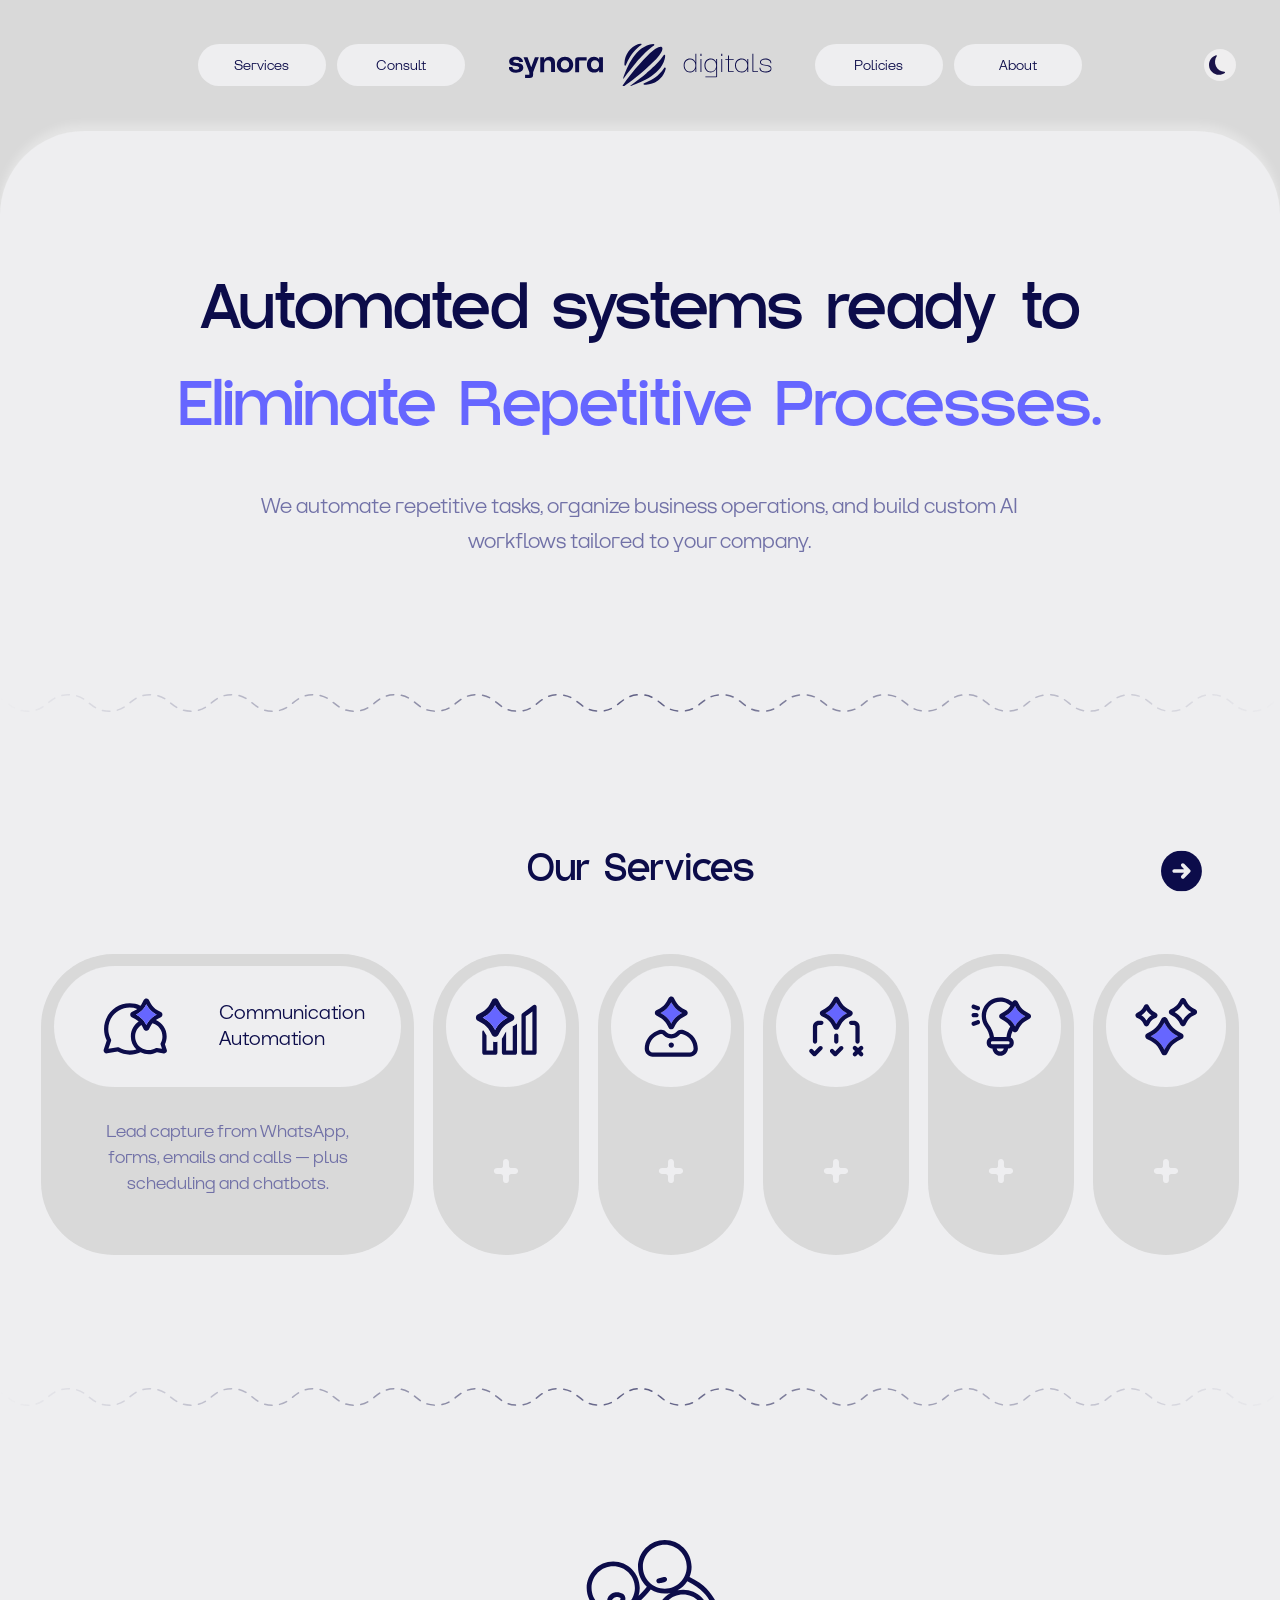
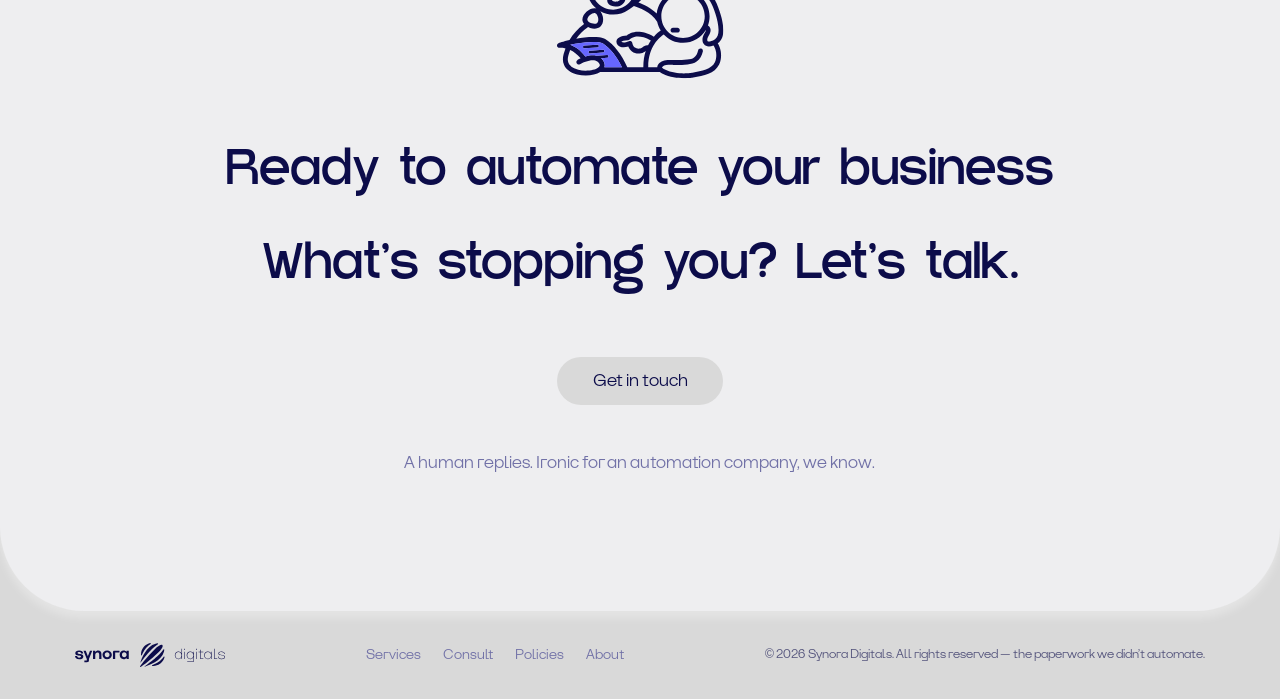
==== commit 62b814f4: "US focus: drop office claims, +1 default; Enter works on every step - About: 'Working with businesse" ====
--- a/index.html
+++ b/index.html
@@ -7,6 +7,29 @@
 <meta name="description" content="Synora Digitals builds custom AI automation systems that eliminate repetitive work, answer instantly, and keep your operations running without bottlenecks. Book a free consultation.">
 <meta name="robots" content="index, follow">
 <meta name="google-site-verification" content="ygjcTlVQc2gtDF-PCOr2YU6NqvxvszoKZoupLwQW_sA">
+<script type="application/ld+json">
+{
+  "@context": "https://schema.org",
+  "@type": "Organization",
+  "name": "Synora Digitals",
+  "url": "https://synoradigitals.com/",
+  "logo": "https://synoradigitals.com/assets/img/logo-light.png",
+  "description": "Synora Digitals builds custom AI automation systems that eliminate repetitive work, answer instantly, and keep your operations running without bottlenecks.",
+  "email": "info@synoradigitals.com",
+  "foundingDate": "2026",
+  "areaServed": "Worldwide",
+  "address": [
+    { "@type": "PostalAddress", "addressCountry": "PK" },
+    { "@type": "PostalAddress", "addressCountry": "IE" }
+  ],
+  "contactPoint": {
+    "@type": "ContactPoint",
+    "email": "info@synoradigitals.com",
+    "contactType": "sales",
+    "url": "https://synoradigitals.com/consult"
+  }
+}
+</script>
 <!-- placeholder domain — replace every synoradigitals.com URL on this page (and the other 4) once real hosting/domain is finalized -->
 <link rel="canonical" href="https://synoradigitals.com/">
 <meta name="theme-color" content="#d9d9d9" media="(prefers-color-scheme: light)">
@@ -29,39 +52,16 @@
 <meta name="twitter:image" content="https://synoradigitals.com/assets/img/og-image.png">
 <meta name="twitter:image:alt" content="Synora Digitals logo">
 
-<link rel="icon" href="assets/img/mini-logo-dark.svg" type="image/svg+xml">
-<link rel="icon" type="image/png" sizes="192x192" href="assets/img/icon-192.png">
-<link rel="apple-touch-icon" sizes="180x180" href="assets/img/apple-touch-icon.png">
+<!-- Primary icon for Google SERP -->
+<link rel="icon" type="image/png" sizes="192x192" href="assets/img/icon-192.png?v=2">
+<!-- Standard root fallback -->
+<link rel="shortcut icon" href="favicon.ico?v=2">
+<link rel="apple-touch-icon" sizes="180x180" href="assets/img/apple-touch-icon.png?v=2">
 <link rel="manifest" href="site.webmanifest">
 <link rel="preload" href="assets/fonts/Quera.otf"        as="font" type="font/otf" crossorigin="anonymous">
 <link rel="preload" href="assets/fonts/Arha Regular.otf" as="font" type="font/otf" crossorigin="anonymous">
 <link rel="stylesheet" href="shared.css">
 <script>if(localStorage.getItem('theme')==='dark')document.documentElement.setAttribute('data-dark','');</script>
-<script type="application/ld+json">
-{
-  "@context": "https://schema.org",
-  "@type": "Organization",
-  "name": "Synora Digitals",
-  "url": "https://synoradigitals.com/",
-  "logo": "https://synoradigitals.com/assets/img/logo-light.png",
-  "description": "AI automation studio building custom workflow automation for businesses.",
-  "foundingDate": "2026"
-}
-</script>
-<script type="application/ld+json">
-{
-  "@context": "https://schema.org",
-  "@type": "ProfessionalService",
-  "name": "Synora Digitals",
-  "url": "https://synoradigitals.com/",
-  "description": "Synora Digitals designs and builds custom AI automation systems — communication, sales, administrative, operations, marketing, and AI-powered workflows — for businesses looking to eliminate repetitive work.",
-  "areaServed": "Worldwide",
-  "location": [
-    { "@type": "Place", "address": { "@type": "PostalAddress", "addressCountry": "PK" } },
-    { "@type": "Place", "address": { "@type": "PostalAddress", "addressCountry": "IE" } }
-  ]
-}
-</script>
 
 <style>
 /* Symmetric section gap (--gap) is defined in shared.css on .page-card. */
@@ -424,7 +424,7 @@
       Automated systems<br class="break-tablet"> ready to<br>
       <span class="typed-line"><span id="typed" class="typed-phrase"></span></span>
     </div>
-    <p class="hero-sub">We automate repetitive tasks, organise business operations, and build custom AI workflows tailored to your company.</p>
+    <p class="hero-sub">We automate repetitive tasks, organize business operations, and build custom AI workflows tailored to your company.</p>
   </div>
 
   <div class="sep" aria-hidden="true"><svg class="sep-web" viewBox="0 0 4064 22.28" preserveAspectRatio="xMidYMid slice"><path d="M0,.93c25.4,0,25.4,20.42,50.8,20.42s25.4,-20.42,50.8,-20.42s25.4,20.42,50.8,20.42s25.4,-20.42,50.8,-20.42s25.4,20.42,50.8,20.42s25.4,-20.42,50.8,-20.42s25.4,20.42,50.8,20.42s25.4,-20.42,50.8,-20.42s25.4,20.42,50.8,20.42s25.4,-20.42,50.8,-20.42s25.4,20.42,50.8,20.42s25.4,-20.42,50.8,-20.42s25.4,20.42,50.8,20.42s25.4,-20.42,50.8,-20.42s25.4,20.42,50.8,20.42s25.4,-20.42,50.8,-20.42s25.4,20.42,50.8,20.42s25.4,-20.42,50.8,-20.42s25.4,20.42,50.8,20.42s25.4,-20.42,50.8,-20.42s25.4,20.42,50.8,20.42s25.4,-20.42,50.8,-20.42s25.4,20.42,50.8,20.42s25.4,-20.42,50.8,-20.42s25.4,20.42,50.8,20.42s25.4,-20.42,50.8,-20.42s25.4,20.42,50.8,20.42s25.4,-20.42,50.8,-20.42s25.4,20.42,50.8,20.42s25.4,-20.42,50.8,-20.42s25.4,20.42,50.8,20.42s25.4,-20.42,50.8,-20.42s25.4,20.42,50.8,20.42s25.4,-20.42,50.8,-20.42s25.4,20.42,50.8,20.42s25.4,-20.42,50.8,-20.42s25.4,20.42,50.8,20.42s25.4,-20.42,50.8,-20.42s25.4,20.42,50.8,20.42s25.4,-20.42,50.8,-20.42s25.4,20.42,50.8,20.42s25.4,-20.42,50.8,-20.42s25.4,20.42,50.8,20.42s25.4,-20.42,50.8,-20.42s25.4,20.42,50.8,20.42s25.4,-20.42,50.8,-20.42s25.4,20.42,50.8,20.42s25.4,-20.42,50.8,-20.42s25.4,20.42,50.8,20.42s25.4,-20.42,50.8,-20.42s25.4,20.42,50.8,20.42s25.4,-20.42,50.8,-20.42s25.4,20.42,50.8,20.42s25.4,-20.42,50.8,-20.42s25.4,20.42,50.8,20.42s25.4,-20.42,50.8,-20.42s25.4,20.42,50.8,20.42s25.4,-20.42,50.8,-20.42s25.4,20.42,50.8,20.42s25.4,-20.42,50.8,-20.42s25.4,20.42,50.8,20.42s25.4,-20.42,50.8,-20.42s25.4,20.42,50.8,20.42s25.4,-20.42,50.8,-20.42s25.4,20.42,50.8,20.42s25.4,-20.42,50.8,-20.42s25.4,20.42,50.8,20.42s25.4,-20.42,50.8,-20.42s25.4,20.42,50.8,20.42s25.4,-20.42,50.8,-20.42s25.4,20.42,50.8,20.42s25.4,-20.42,50.8,-20.42s25.4,20.42,50.8,20.42s25.4,-20.42,50.8,-20.42s25.4,20.42,50.8,20.42s25.4,-20.42,50.8,-20.42s25.4,20.42,50.8,20.42s25.4,-20.42,50.8,-20.42s25.4,20.42,50.8,20.42s25.4,-20.42,50.8,-20.42"/></svg><svg class="sep-mob" viewBox="0 0 1430.4 7.02" preserveAspectRatio="xMidYMid slice"><path d="M0,.29c8.94,0,8.94,6.43,17.88,6.43s8.94,-6.43,17.88,-6.43s8.94,6.43,17.88,6.43s8.94,-6.43,17.88,-6.43s8.94,6.43,17.88,6.43s8.94,-6.43,17.88,-6.43s8.94,6.43,17.88,6.43s8.94,-6.43,17.88,-6.43s8.94,6.43,17.88,6.43s8.94,-6.43,17.88,-6.43s8.94,6.43,17.88,6.43s8.94,-6.43,17.88,-6.43s8.94,6.43,17.88,6.43s8.94,-6.43,17.88,-6.43s8.94,6.43,17.88,6.43s8.94,-6.43,17.88,-6.43s8.94,6.43,17.88,6.43s8.94,-6.43,17.88,-6.43s8.94,6.43,17.88,6.43s8.94,-6.43,17.88,-6.43s8.94,6.43,17.88,6.43s8.94,-6.43,17.88,-6.43s8.94,6.43,17.88,6.43s8.94,-6.43,17.88,-6.43s8.94,6.43,17.88,6.43s8.94,-6.43,17.88,-6.43s8.94,6.43,17.88,6.43s8.94,-6.43,17.88,-6.43s8.94,6.43,17.88,6.43s8.94,-6.43,17.88,-6.43s8.94,6.43,17.88,6.43s8.94,-6.43,17.88,-6.43s8.94,6.43,17.88,6.43s8.94,-6.43,17.88,-6.43s8.94,6.43,17.88,6.43s8.94,-6.43,17.88,-6.43s8.94,6.43,17.88,6.43s8.94,-6.43,17.88,-6.43s8.94,6.43,17.88,6.43s8.94,-6.43,17.88,-6.43s8.94,6.43,17.88,6.43s8.94,-6.43,17.88,-6.43s8.94,6.43,17.88,6.43s8.94,-6.43,17.88,-6.43s8.94,6.43,17.88,6.43s8.94,-6.43,17.88,-6.43s8.94,6.43,17.88,6.43s8.94,-6.43,17.88,-6.43s8.94,6.43,17.88,6.43s8.94,-6.43,17.88,-6.43s8.94,6.43,17.88,6.43s8.94,-6.43,17.88,-6.43s8.94,6.43,17.88,6.43s8.94,-6.43,17.88,-6.43s8.94,6.43,17.88,6.43s8.94,-6.43,17.88,-6.43s8.94,6.43,17.88,6.43s8.94,-6.43,17.88,-6.43s8.94,6.43,17.88,6.43s8.94,-6.43,17.88,-6.43s8.94,6.43,17.88,6.43s8.94,-6.43,17.88,-6.43s8.94,6.43,17.88,6.43s8.94,-6.43,17.88,-6.43s8.94,6.43,17.88,6.43s8.94,-6.43,17.88,-6.43s8.94,6.43,17.88,6.43s8.94,-6.43,17.88,-6.43s8.94,6.43,17.88,6.43s8.94,-6.43,17.88,-6.43s8.94,6.43,17.88,6.43s8.94,-6.43,17.88,-6.43s8.94,6.43,17.88,6.43s8.94,-6.43,17.88,-6.43s8.94,6.43,17.88,6.43s8.94,-6.43,17.88,-6.43s8.94,6.43,17.88,6.43s8.94,-6.43,17.88,-6.43s8.94,6.43,17.88,6.43s8.94,-6.43,17.88,-6.43"/></svg></div>
@@ -510,7 +510,7 @@
     <a href="/policies" class="foot-legal-link foot-privacy">Policies</a>
     <a href="/about" class="foot-legal-link foot-terms">About</a>
   </div>
-  <div class="foot-copy">© 2025 Synora Digitals. All rights reserved &mdash; the paperwork we didn&rsquo;t automate.</div>
+  <div class="foot-copy">© 2026 Synora Digitals. All rights reserved &mdash; the paperwork we didn&rsquo;t automate.</div>
 </footer>
 
 <script src="assets/js/shared.js"></script>
